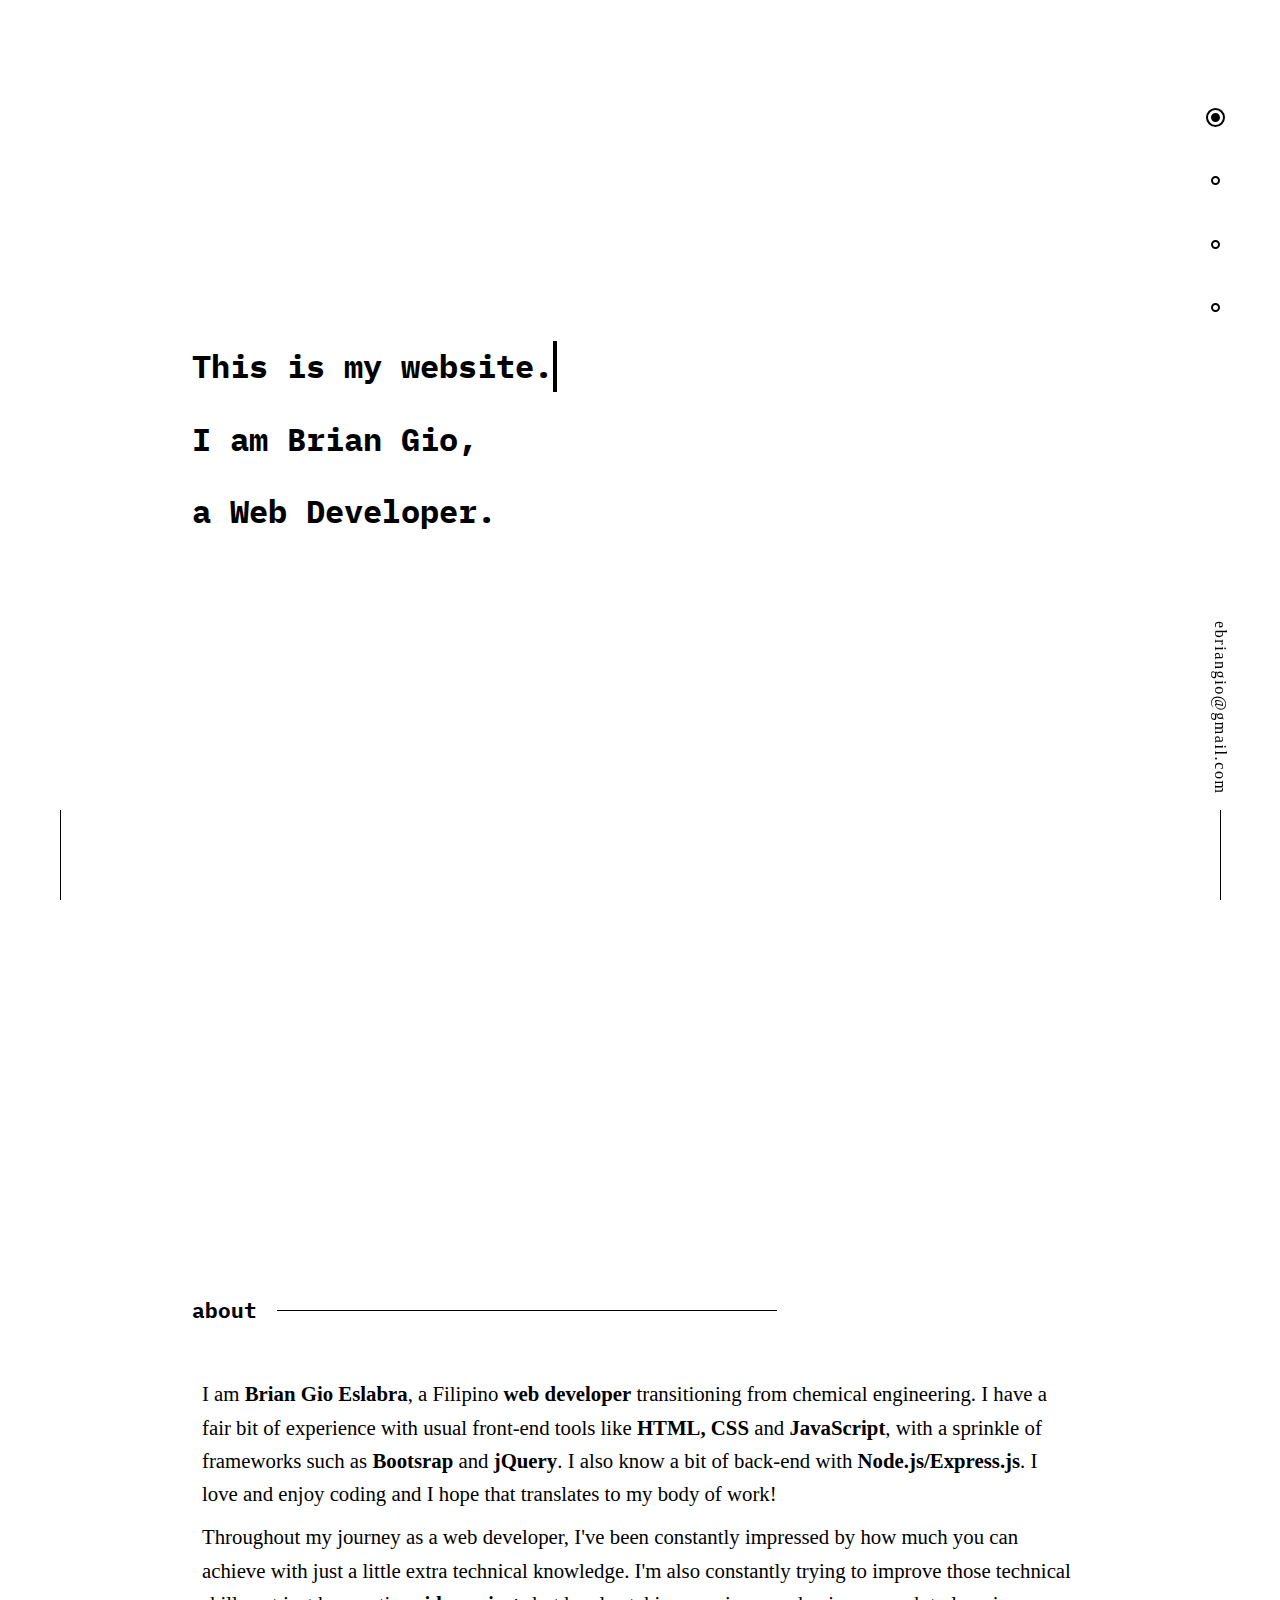
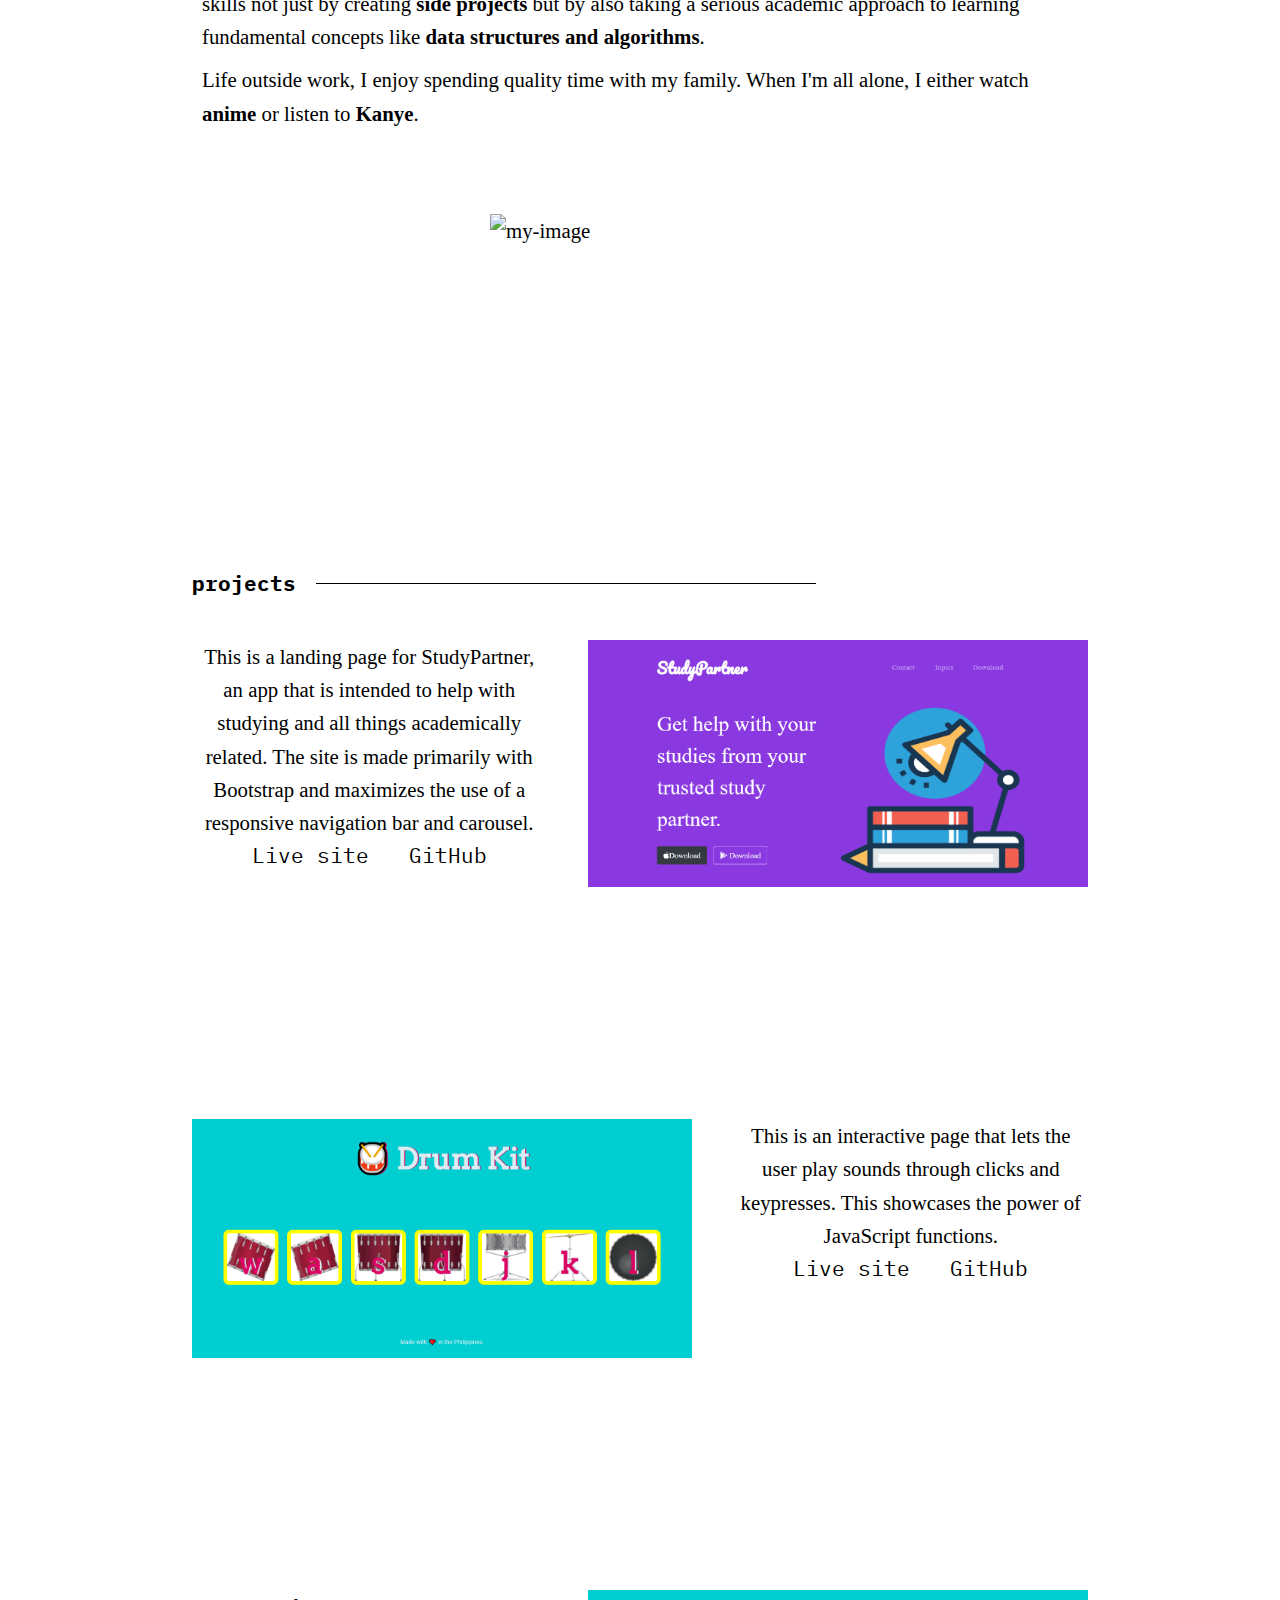
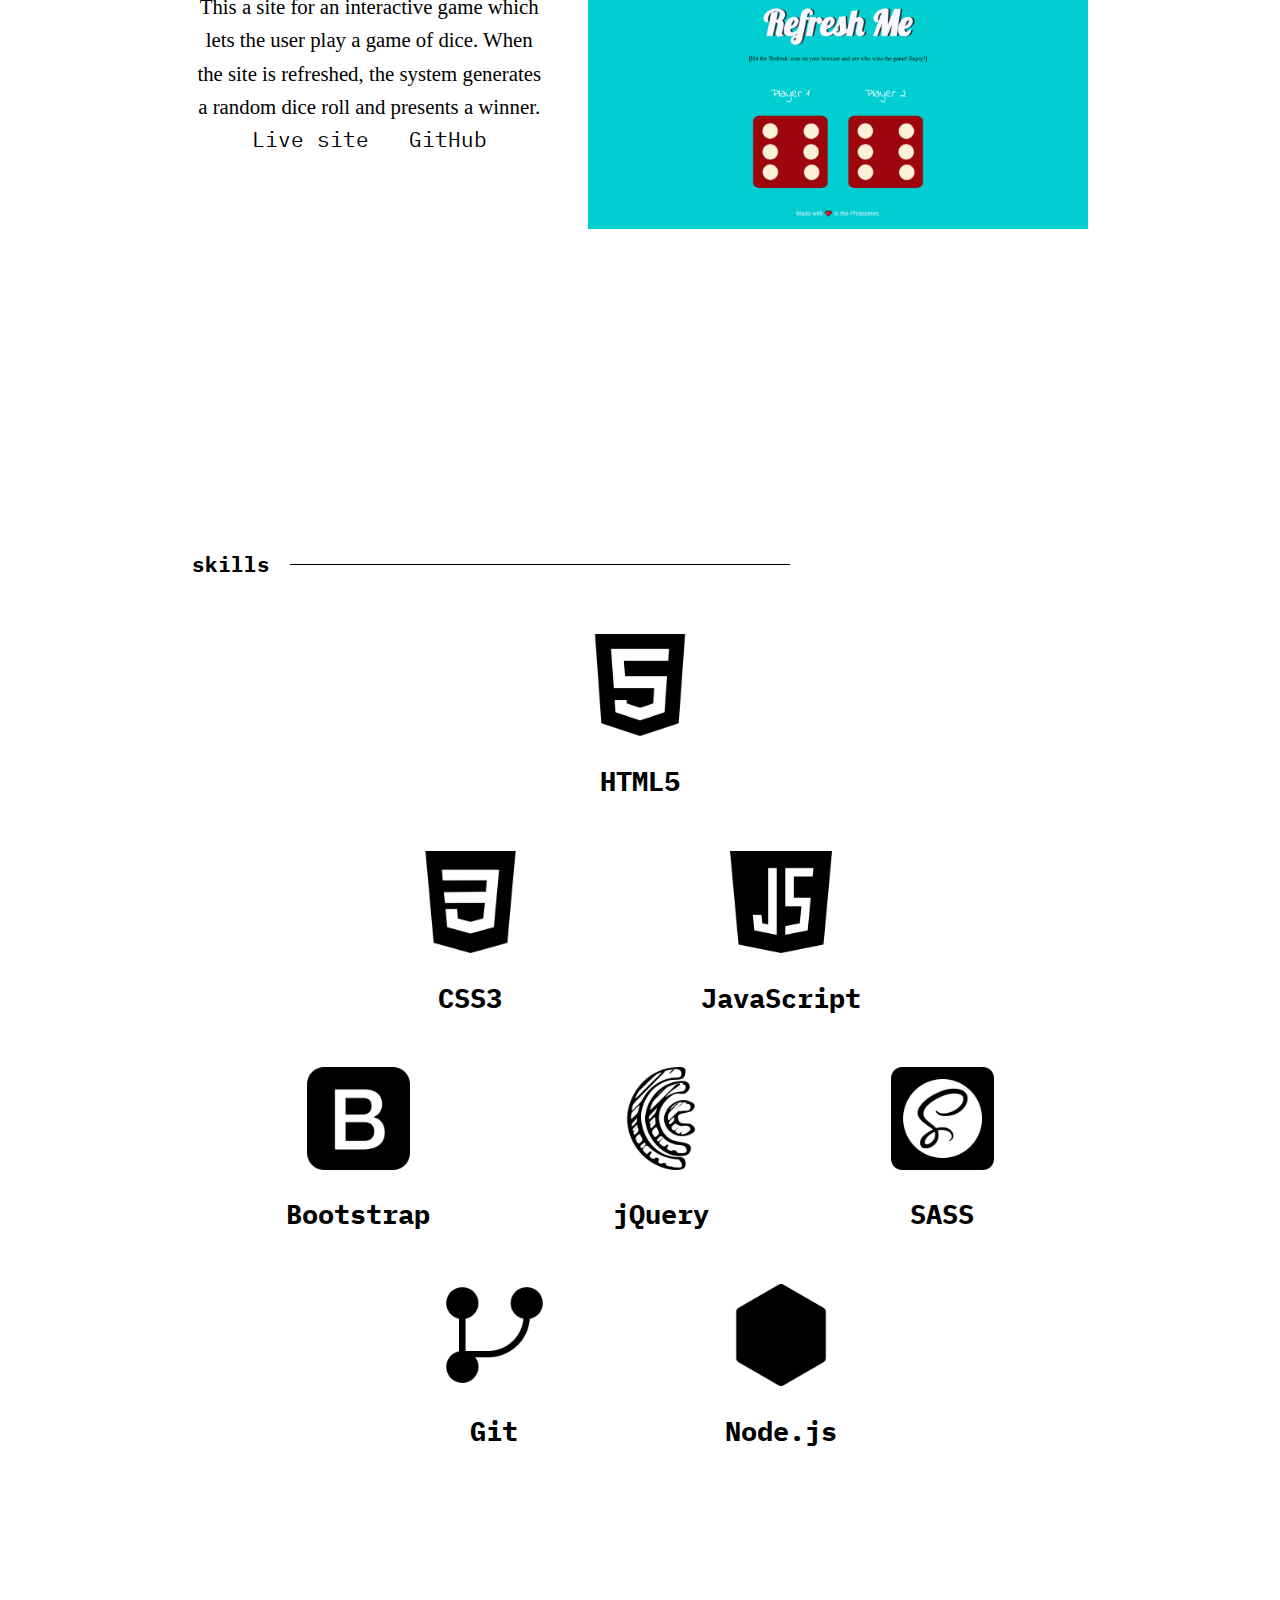
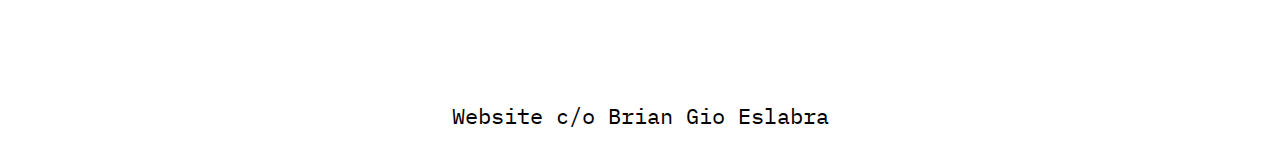
==== index.html @ 1e25e7ec "removed index.html testing" ====
<!DOCTYPE html>
<html lang="en" dir="ltr">

<head>
  <meta charset="utf-8">
  <meta name="viewport" content="width=device-width, initial-scale=1.0">

  <title>Brian Gio Eslabra</title>

  <!-- Favicon -->
  <link rel="icon" href="images/favicon.ico">

  <!-- Google Fonts -->
  <link rel="preconnect" href="https://fonts.googleapis.com">
  <link rel="preconnect" href="https://fonts.gstatic.com" crossorigin>
  <link href="https://fonts.googleapis.com/css2?family=Gentium+Book+Basic&family=IBM+Plex+Mono&display=swap" rel="stylesheet">

  <!-- Font Awesome -->
  <script src="https://kit.fontawesome.com/e826bc0572.js" crossorigin="anonymous"></script>

  <!-- CSS -->
  <link rel="stylesheet" href="css/styles.css">
</head>

<body>
  <header>
    <nav class="navbar-alt">
      <a class="active" href="#home">home</a>
      <a href="#about">about</a>
      <a href="#projects">projects</a>
      <a href="#skills">skills</a>
    </nav>
  </header>

  <main>
    <nav class="navbar">
      <ul>
        <li>
          <a href="#home" class="dot active" data-scroll="home">
            <span>home</span>
          </a>
        </li>
        <li>
          <a href="#about" class="dot" data-scroll="about">
            <span>about</span>
          </a>
        </li>
        <li>
          <a href="#projects" class="dot" data-scroll="projects">
            <span>projects</span>
          </a>
        </li>
        <li>
          <a href="#skills" class="dot" data-scroll="skills">
            <span>skills</span>
          </a>
        </li>
        <li>
      </ul>
    </nav>

    <section class="section home" id="home">
      <div class="intro-container">
        <h1 class="type-in">This is my website.</h1>
        <h1>I am Brian Gio,</h1>
        <h1>a Web Developer.</h1>
      </div>
    </section>

    <section class="section about" id="about">
      <div class="header-container">
        <h2 class="heading-text">about</h2>
      </div>
      <div class="about-container">
        <div class="paragraph-container">
          <p>
            I am <strong>Brian Gio Eslabra</strong>,
            a Filipino <strong>web developer</strong> transitioning from chemical engineering. I have a fair bit of experience with usual front-end tools like <strong>HTML, CSS</strong> and <strong>JavaScript</strong>, with a sprinkle of
            frameworks such as <strong>Bootsrap</strong> and <strong>jQuery</strong>. I also know a bit of back-end with <strong>Node.js/Express.js</strong>.
            I love and enjoy coding and I hope that translates to my body of work!
          </p>
          <p>
            Throughout my journey as a web developer, I've been constantly impressed by how much you can achieve with just a little extra technical knowledge.
            I'm also constantly trying to improve those technical skills not just by creating <strong>side projects</strong> but by also taking a serious academic approach to learning fundamental concepts like
            <strong>data structures and algorithms</strong>.
          </p>
          <p>
            Life outside work, I enjoy spending quality time with my family. When I'm all alone, I either watch <strong>anime</strong> or listen to <strong>Kanye</strong>.
          </p>
        </div>
        <div class="image-container">
          <div class="title-container talk">
            <a class="contact-link" href="mailto:ebriangio@gmail.com">
              <p class="type-in">Let's talk!</p>
            </a>
          </div>
          <div class="image-caption-container">
            <img class="my-image" src="images/myimage.jpg" alt="my-image">
            <div class="title-container">
              <p class="caption type-in">
                This is my photo.
              </p>
            </div>
          </div>
        </div>
      </div>
    </section>

    <section class="section projects" id="projects">
      <div class="header-container">
        <h2 class="heading-text">projects</h2>
      </div>
      <div class="projects-container">
        <div class="project-num">
          <div class="project-about">
            <div class="project-about-main">
              <p>
                This is a landing page for StudyPartner, an app that
                is intended to help with studying and all things academically related.
                The site is made primarily with Bootstrap and maximizes the use of a responsive navigation bar
                and carousel.
              </p>
            </div>
            <div class="project-about-links">
              <a href="#" target="_blank">Live site</a>
              <a href="#" target="_blank">GitHub</a>
            </div>
          </div>
          <div class="project-visual">
            <div class="project-image-container">
              <img class="project-image" src="images/studypartner.png" alt="studypartner image">
              <div class="title-container">
                <p class="caption type-in"><strong>StudyPartner</strong> c/o Brian Eslabra</p>
              </div>
            </div>
          </div>
        </div>
        <div class="project-num reverse">
          <div class="project-visual">
            <img class="project-image" src="images/drumkit.png" alt="drum kit image">
            <div class="title-container">
              <p class="caption type-in"><strong>Drum Kit</strong> c/o Brian Eslabra</p>
            </div>
          </div>
          <div class="project-about">
            <div class="project-about-main">
              <p>
                This is an interactive page that lets the user
                play sounds through clicks and keypresses. This showcases the
                power of JavaScript functions.
              </p>
            </div>
            <div class="project-about-links">
              <a href="projects/drumkit/" target="_blank">Live site</a>
              <a href="#" target="_blank">GitHub</a>
            </div>
          </div>
        </div>
        <div class="projects-container">
          <div class="project-num">
            <div class="project-about">
              <div class="project-about-main">
                <p>
                  This a site for an interactive game which lets the user
                  play a game of dice. When the site is refreshed, the
                  system generates a random dice roll and presents a winner.
                  </thead>
                </p>
              </div>
              <div class="project-about-links">
                <a href="#" target="_blank">Live site</a>
                <a href="#" target="_blank">GitHub</a>
              </div>
            </div>
            <div class="project-visual">
              <img class="project-image" src="images/dicee.png" alt="dicee image">
              <div class="title-container">
                <p class="caption type-in"><strong>Dicee</strong> c/o Brian Eslabra</p>
              </div>
            </div>
          </div>
        </div>
    </section>

    <section class="section skills" id="skills">
      <div class="header-container">
        <h2 class="heading-text">skills</h2>
      </div>
      <div class="skills-container">
        <div class="skills-with-caption">
          <img class="skills-logo" src="images/html.png" alt="skills logo">
          <h2 class="skills-title">HTML5</h2>
        </div>
      </div>
      <div class="skills-container">
        <div class="skills-with-caption">
          <img class="skills-logo" src="images/css-3.png" alt="skills logo">
          <h2 class="skills-title">CSS3</h2>
        </div>
        <div class="skills-with-caption">
          <img class="skills-logo" src="images/java-script.png" alt="skills logo">
          <h2 class="skills-title">JavaScript</h2>
        </div>
      </div>
      <div class="skills-container">
        <div class="skills-with-caption">
          <img class="skills-logo" src="images/bootstrap.png" alt="skills logo">
          <h2 class="skills-title">Bootstrap</h2>
        </div>
        <div class="skills-with-caption">
          <img class="skills-logo" src="images/jquery-sketch-symbol.png" alt="skills logo">
          <h2 class="skills-title">jQuery</h2>
        </div>
        <div class="skills-with-caption">
          <img class="skills-logo" src="images/sass.png" alt="skills logo">
          <h2 class="skills-title">SASS</h2>
        </div>
      </div>
      <div class="skills-container">
        <div class="skills-with-caption">
          <img class="skills-logo" src="images/git.png" alt="skills logo">
          <h2 class="skills-title">Git</h2>
        </div>
        <div class="skills-with-caption">
          <img class="skills-logo" src="images/node-js.png" alt="skills logo">
          <h2 class="skills-title">Node.js</h2>
        </div>
      </div>
      <div class="skills-alt-container">
        <table>
          <tr>
            <td>
              <ul class="skills-ul">
                <li>
                  <h2 class="skills-alt-title">HTML5</h2>
                </li>
                <li>
                  <h2 class="skills-alt-title">CSS3</h2>
                </li>
                <li>
                  <h2 class="skills-alt-title">JavaScript</h2>
                </li>
                <li>
                  <h2 class="skills-alt-title">Bootstrap</h2>
                </li>
              </ul>
            </td>
            <td>
              <ul>
                <li>
                  <h2 class="skills-alt-title">jQuery</h2>
                </li>
                <li>
                  <h2 class="skills-alt-title">SASS</h2>
                </li>
                <li>
                  <h2 class="skills-alt-title">Git</h2>
                </li>
                <li>
                  <h2 class="skills-alt-title">Node.js</h2>
                </li>
              </ul>
            </td>
          </tr>
        </table>
      </div>
    </section>
  </main>

  <footer>
    <div class="footer-links-container">
      <ul>
        <li>
          <a href="#"><i class="fa-brands fa-lg fa-github"></a></i>
        </li>
        <li>
          <a href="#"><i class="fa-brands fa-lg fa-linkedin-in"></i></a>
        </li>
        <li>
          <a href="#" target="_blank"><i class="fa-brands fa-lg fa-facebook-f"></i></a>
        </li>
      </ul>
    </div>
    <div class="name-container">
      <a href="#">
        <p>
          Website c/o Brian Gio Eslabra
        </p>
      </a>
    </div>
  </footer>

  <div class="socials-container">
    <ul class="socials">
      <li>
        <a target="_blank" href="#"><i class="fa-brands fa-lg fa-github"></a></i>
      </li>
      <li>
        <a target="_blank" href="#"><i class="fa-brands fa-lg fa-linkedin-in"></i></a>
      </li>
      <li>
        <a target="_blank" href="#"><i class="fa-brands fa-lg fa-facebook-f"></i></a>
      </li>
    </ul>
  </div>

  <div class="email-big-container">
    <div class="email-container">
      <a href="mailto:ebriangio@gmail.com">ebriangio@gmail.com</a>
    </div>
  </div>

  <!-- jQuery -->
  <script src="https://cdnjs.cloudflare.com/ajax/libs/jquery/3.5.1/jquery.min.js" charset="utf-8"></script>

  <!-- External JavaScript -->
  <script src="index.js" charset="utf-8"></script>
</body>

</html>
---- css/styles.css ----
:root {
  --clr-primary: #000000;
  --clr-bg: #ffffff;
  --ff-text: 'Gentium Book Basic', serif;
  --ff-heading: 'IBM Plex Mono', monospace;
  --fs-title-bg: 2rem;
  --fs-heading-bg: 1.7rem;
  --fs-text-bg: 1.3rem;
  --fs-title-sm: 1.8rem;
  --fs-heading-sm: 1.4rem;
  --fs-text-sm: 1.125rem;
}

html,
body {
  margin: 0;
  padding: 0;
}

html {
  scroll-behavior: smooth;
}

body {
  overflow-x: hidden;
  line-height: 1.6;
  font-family: var(--ff-text);
  font-size: var(--fs-text-bg);
}

body::-webkit-scrollbar {
  width: 0.5rem;
}

body::-webkit-scrollbar-track {
  background: var(--clr-bg);
}

body::-webkit-scrollbar-thumb {
  background: var(--clr-primary);
}

a {
  color: var(--clr-primary);
}

a:link {
  text-decoration: none;
}

a[target="_blank"] {
  cursor: ne-resize;
}

h1 {
  font-family: var(--ff-heading);
  font-size: var(--fs-title-bg);
}

h2,
span {
  font-family: var(--ff-heading);
  font-size: var(--fs-heading-bg);
}

p {
  margin: 0;
  padding: 0;
}

/* Navigation */
.navbar {
  position: fixed;
  top: 25%;
  right: 30px;
  transform: translateY(-50%);
  z-index: 10;
}

.navbar ul {
  list-style: none;
  padding: 0;
  margin: 0;
}

.navbar ul li {
  width: 200px;
  position: relative;
  text-align: right;
}

.navbar ul li .dot {
  color: var(--clr-bg);
  display: block;
  padding: 5px 0;
}

.navbar ul li .dot span {
  font-size: var(--fs-text-bg);
  display: inline-block;
  background: var(--clr-primary);
  letter-spacing: 1px;
  padding: 10px 25px;
  margin-right: 50px;
  border-radius: 3px;
  transform: translateX(30px);
  opacity: 0;
}

.navbar ul li:hover .dot span {
  transform: translateX(0);
  opacity: 1;
}

.navbar ul li .dot span::before {
  content: '';
  position: absolute;
  top: 30%;
  right: 0;
  transform: translate(7px, -50%);
  border-left: 7px solid var(--clr-primary);
  border-top: 7px solid transparent;
  border-bottom: 7px solid transparent;
  display: block;
}

.navbar ul li .dot::before,
.navbar ul li .dot::after {
  content: '';
  position: absolute;
  top: 30%;
  border-radius: 50%;
  display: block;
  transition: 200ms ease-out;
}

.navbar ul li .dot::before {
  height: 5px;
  width: 5px;
  border: 2px solid var(--clr-primary);
  right: 30px;
  transform: translateY(-50%);
}

.navbar ul li .dot::after {
  height: 15px;
  width: 15px;
  border: 2px solid var(--clr-primary);
  right: 25px;
  transform: translateY(-50%) scale(0);
}

.navbar ul li .dot.active::before,
.navbar ul li:hover .dot::before {
  border-color: var(--clr-primary);
  background: var(--clr-primary);
}

.navbar ul li .dot.active::after,
.navbar ul li:hover .dot::after {
  transform: translateY(-50%) scale(1);
}

/* Navigation Alternate */
header {
  display: none;
  position: fixed;
  top: 0;
  left: 0;
  right: 0;
  background: var(--clr-bg);
  padding: 25px;
  text-align: center;
  z-index: 1000;
}

header nav a {
  padding: 10px 10px;
  color: var(--clr-primary);
  font-size: var(--fs-text-sm);
  font-family: var(--ff-heading);
}

header nav a:hover,
header nav a.active {
  font-weight: bold;
  text-decoration: underline;
}

@media (max-width: 768px) {
  header {
    display: block;
  }

  .navbar {
    display: none;
  }
}

/* Main Section */
.section {
  padding: 10% 15%;
  max-width: 900px;
}

.section:last-of-type {
  margin-bottom: 50px;
}

.heading-text {
  display: flex;
  -webkit-box-align: center;
  align-items: center;
  position: relative;
  margin: 10px 0px 40px;
  width: 100%;
  font-size: var(--fs-text-bg);
  white-space: nowrap;
}

.heading-text::after {
  content: "";
  display: block;
  position: relative;
  top: 0;
  width: 500px;
  height: 1px;
  margin-left: 20px;
  background-color: var(--clr-primary);
}

@media (max-width: 980px) {
  .section {
    padding: 5% 7%;
  }

  body,
  .navbar ul li .dot span,
  .heading-text {
    font-size: var(--fs-text-sm);
  }

  h2,
  span {
    font-size: var(--fs-heading-sm);
  }

  h1 {
    font-size: var(--fs-title-sm);
  }
}

/* Home Section */
.home {
  display: flex;
  -webkit-box-pack: center;
  justify-content: center;
  -webkit-box-align: center;
  flex-direction: column;
  flex-wrap: wrap;
  align-items: flex-start;
  min-height: 100vh;
}

.intro-container {
  position: relative;
  bottom: 10vw;
}

/* About Me */
.about-container {
  display: flex;
  flex-wrap: wrap;
  gap: 1em;
}

.about-container > * {
  flex: 1 1 50%;
}

.paragraph-container p {
  margin: 10px;
}

.contact-link {
  font-family: var(--ff-heading);
}

.contact-link:hover {
  font-weight: bold;
}

.my-image {
  display: block;
  height: auto;
  max-width: 300px;
  margin: 0 auto;
}

.caption {
  font-family: var(--ff-heading);
  margin: 0;
}

/* Projects Section */
.project-num {
  display: flex;
  gap: 2em;
  margin-bottom: 20%;
}

.project-num:last-of-type {
  margin-bottom: 0;
}

.project-about {
  position: relative;
  display: block;
  max-width: 500px;
  margin: 0 auto;
}

.project-image {
  display: block;
  max-width: 500px;
  margin: 0 auto;
}

.title-container {
  position: relative;
  display: block;
  width: fit-content;
  margin: 10px auto;
}

.title-container.talk {
  margin: 10px;
}

@media (max-width: 980px) {
  .project-num {
    flex-wrap: wrap-reverse;
  }

  .project-num.reverse {
    flex-wrap: wrap;
  }

  .project-visual {
    display: block;
    margin: 0 auto;
  }

  .project-image {
    max-width: 80%;
  }
}

.project-visual p {
  text-align: right;
}

.project-about-main p {
  text-align: center;
}

.project-about-links {
  position: relative;
  display: flex;
  justify-content: center;
  align-items: center;
}

.project-about-links a {
  font-family: var(--ff-heading);
  margin: 0 20px;
}

.project-about-links a:hover {
  font-weight: bold;
}

/* Skills Section */
.skills-container {
  display: flex;
  justify-content: center;
}

.skills-with-caption {
  display: flex;
  flex-direction: column;
  align-items: center;
  margin: 1vw 7vw;
}

.skills-logo {
  max-width: 8vw;
}

.skills-title {
  text-align: center;
}

.skills-alt-container {
  display: none;
  max-width: fit-content;
  margin: 20px auto 0;
}

.skills-alt-container li h2 {
  margin: 0;
  font-size: var(--fs-text-sm);
}

.skills-ul {
  padding: 0;
}

@media (max-width: 980px) {
  .skills-alt-container {
    display: block;
  }

  .skills-title {
    display: none;
  }
}

/* Footer Section */
footer {
  display: flex;
  -webkit-box-pack: center;
  justify-content: center;
  -webkit-box-align: center;
  align-items: center;
  flex-direction: column;
  height: auto;
  min-height: 70px;
  padding: 15px;
  text-align: center;
}

.footer-links-container {
  display: none;
}

.footer-links-container ul {
  display: flex;
  -webkit-box-pack: justify;
  justify-content: space-around;
  -webkit-box-align: center;
  align-items: center;
  padding: 0px;
  margin: 0px;
  list-style: none;
}

.footer-links-container ul li a {
  padding: 10px;
}

.name-container {
  font-family: var(--ff-heading);
  font-size: var(--fs-heading-sm);
}

.name-container a {
  padding: 10px;
  display: inline-block;
  text-decoration: none;
  text-decoration-skip-ink: auto;
  color: inherit;
  position: relative;
}

@media (max-width: 768px) {
  .email-big-container,
  .socials-container {
    display: none;
  }

  .footer-links-container {
    display: block;
    width: 100%;
    max-width: 250px;
    margin: 0px auto 10px;
  }
}

/* Sidebars */
.socials-container {
  display: block;
  width: 40px;
  position: fixed;
  bottom: 0;
  left: 40px;
  right: auto;
  z-index: 10;
}

.socials {
  display: flex;
  align-items: center;
  -webkit-box-align: center;
  flex-direction: column;
  list-style: none;
  margin: 0;
  padding: 0;
}

.socials::after {
  content: "";
  display: block;
  width: 1px;
  height: 90px;
  margin: 0 auto;
  background: var(--clr-primary);
}

.socials li {
  display: list-item;
}

.socials li a {
  padding: 10px;
  display: inline-block;
  text-decoration: none;
  text-decoration-skip-ink: auto;
  color: inherit;
  position: relative;
}

.socials li a:hover {
  text-decoration: overline;
}

.email-big-container {
  display: block;
  width: 40px;
  position: fixed;
  bottom: 0px;
  left: auto;
  right: 40px;
  z-index: 10;
}

.email-container {
  display: flex;
  flex-direction: column;
  -webkit-box-align: center;
  align-items: center;
  position: relative;
}

.email-container::after {
  content: "";
  display: block;
  width: 1px;
  height: 90px;
  margin: 0px auto;
  background: var(--clr-primary);
}

.email-container a {
  font-size: 1rem;
  margin: 10px auto;
  padding: 5px;
  letter-spacing: 0.1em;
  -webkit-writing-mode: vertical-rl;
  writing-mode: vertical-rl;
  display: inline-block;
  text-decoration: none;
  text-decoration-skip-ink: auto;
  color: inherit;
  position: relative;
}

/* Typewriter Animation */
.type-in {
  opacity: 0;
}

.typewriter {
  opacity: 1;
  overflow: hidden;
  /* Ensures the content is not revealed until the animation */
  border-right: 0.15em solid var(--clr-primary);
  /* The typwriter cursor */
  white-space: nowrap;
  /* Keeps the content on a single line */
  margin: 0 auto;
  /* Gives that scrolling effect as the typing happens */
  animation:
    typing 1.5s steps(20, end),
    blink-caret .75s step-end infinite;
}

/* The typing effect */
@keyframes typing {
  from {
    width: 0;
  }

  to {
    width: 100%;
  }
}

/* The typewriter cursor effect */
@keyframes blink-caret {
  from, to {
    border-color: transparent;
  }

  50% {
    border-color: var(--clr-primary);
  }
}
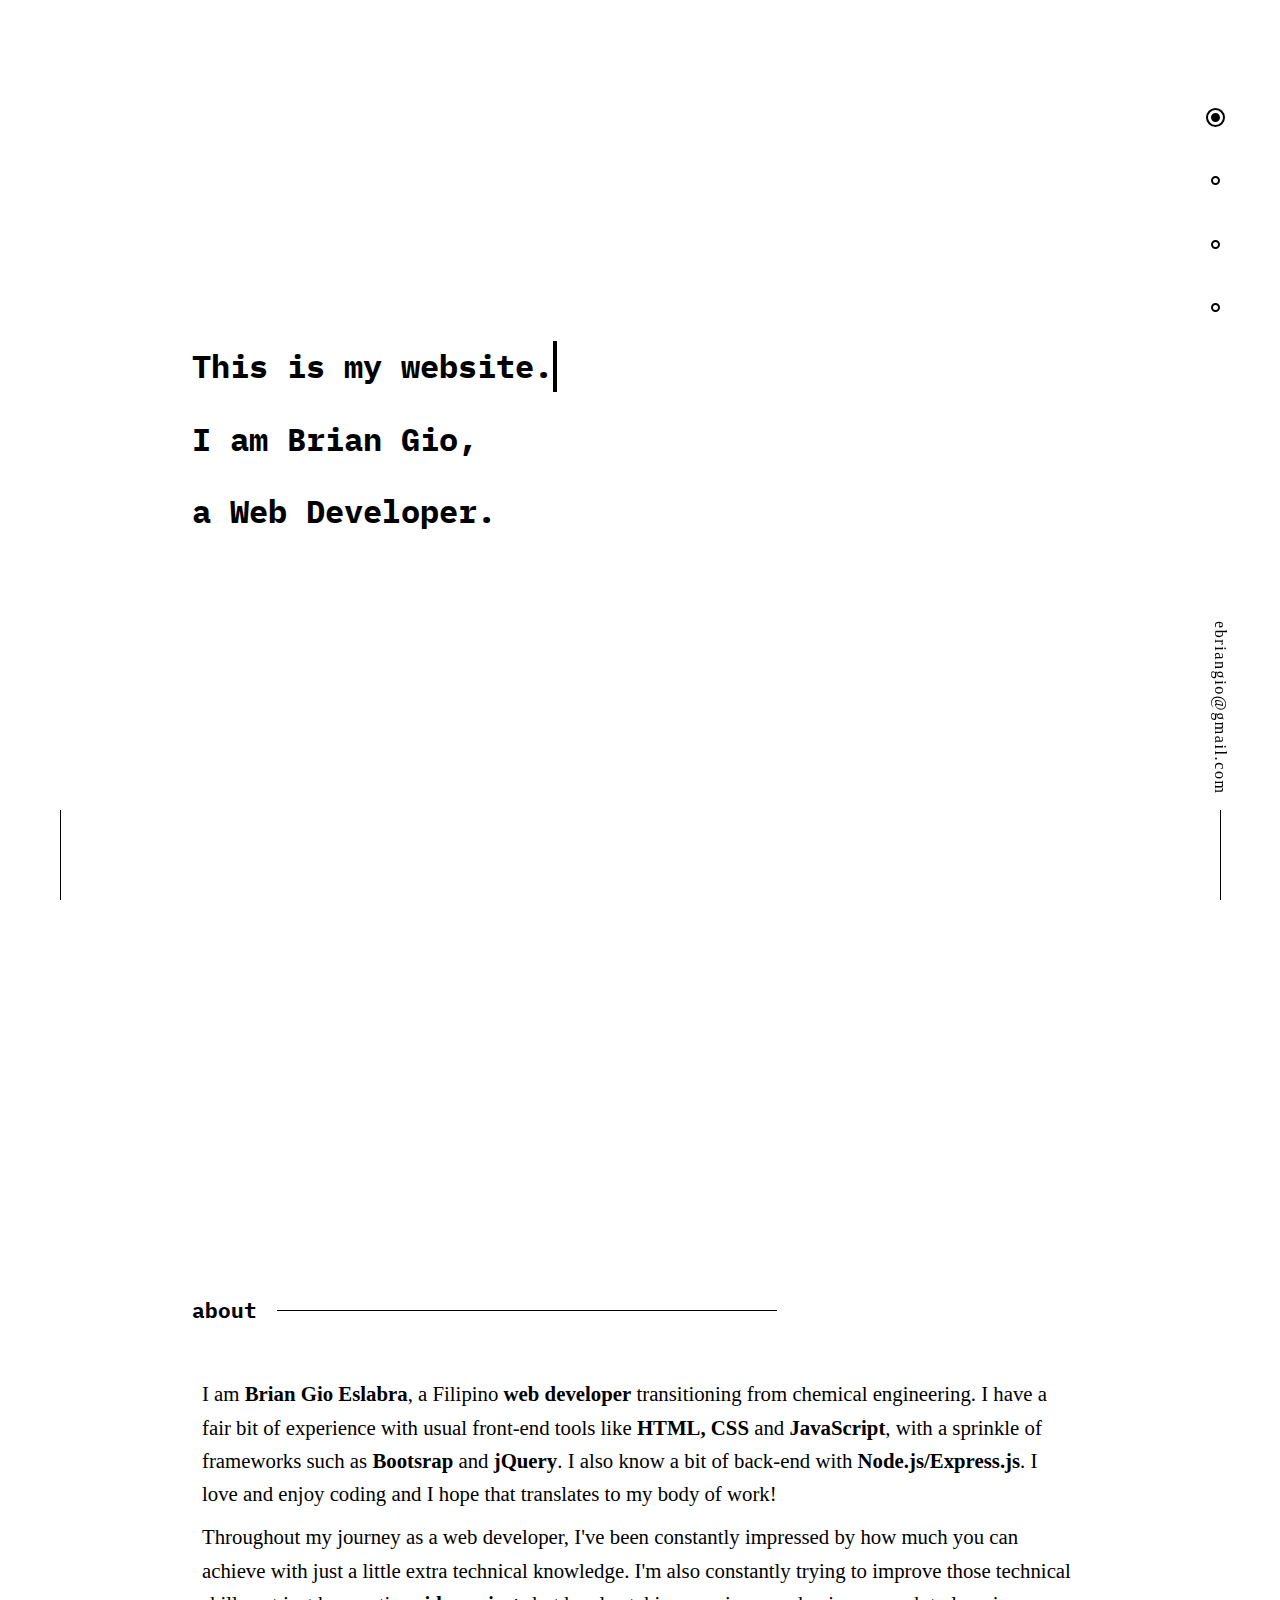
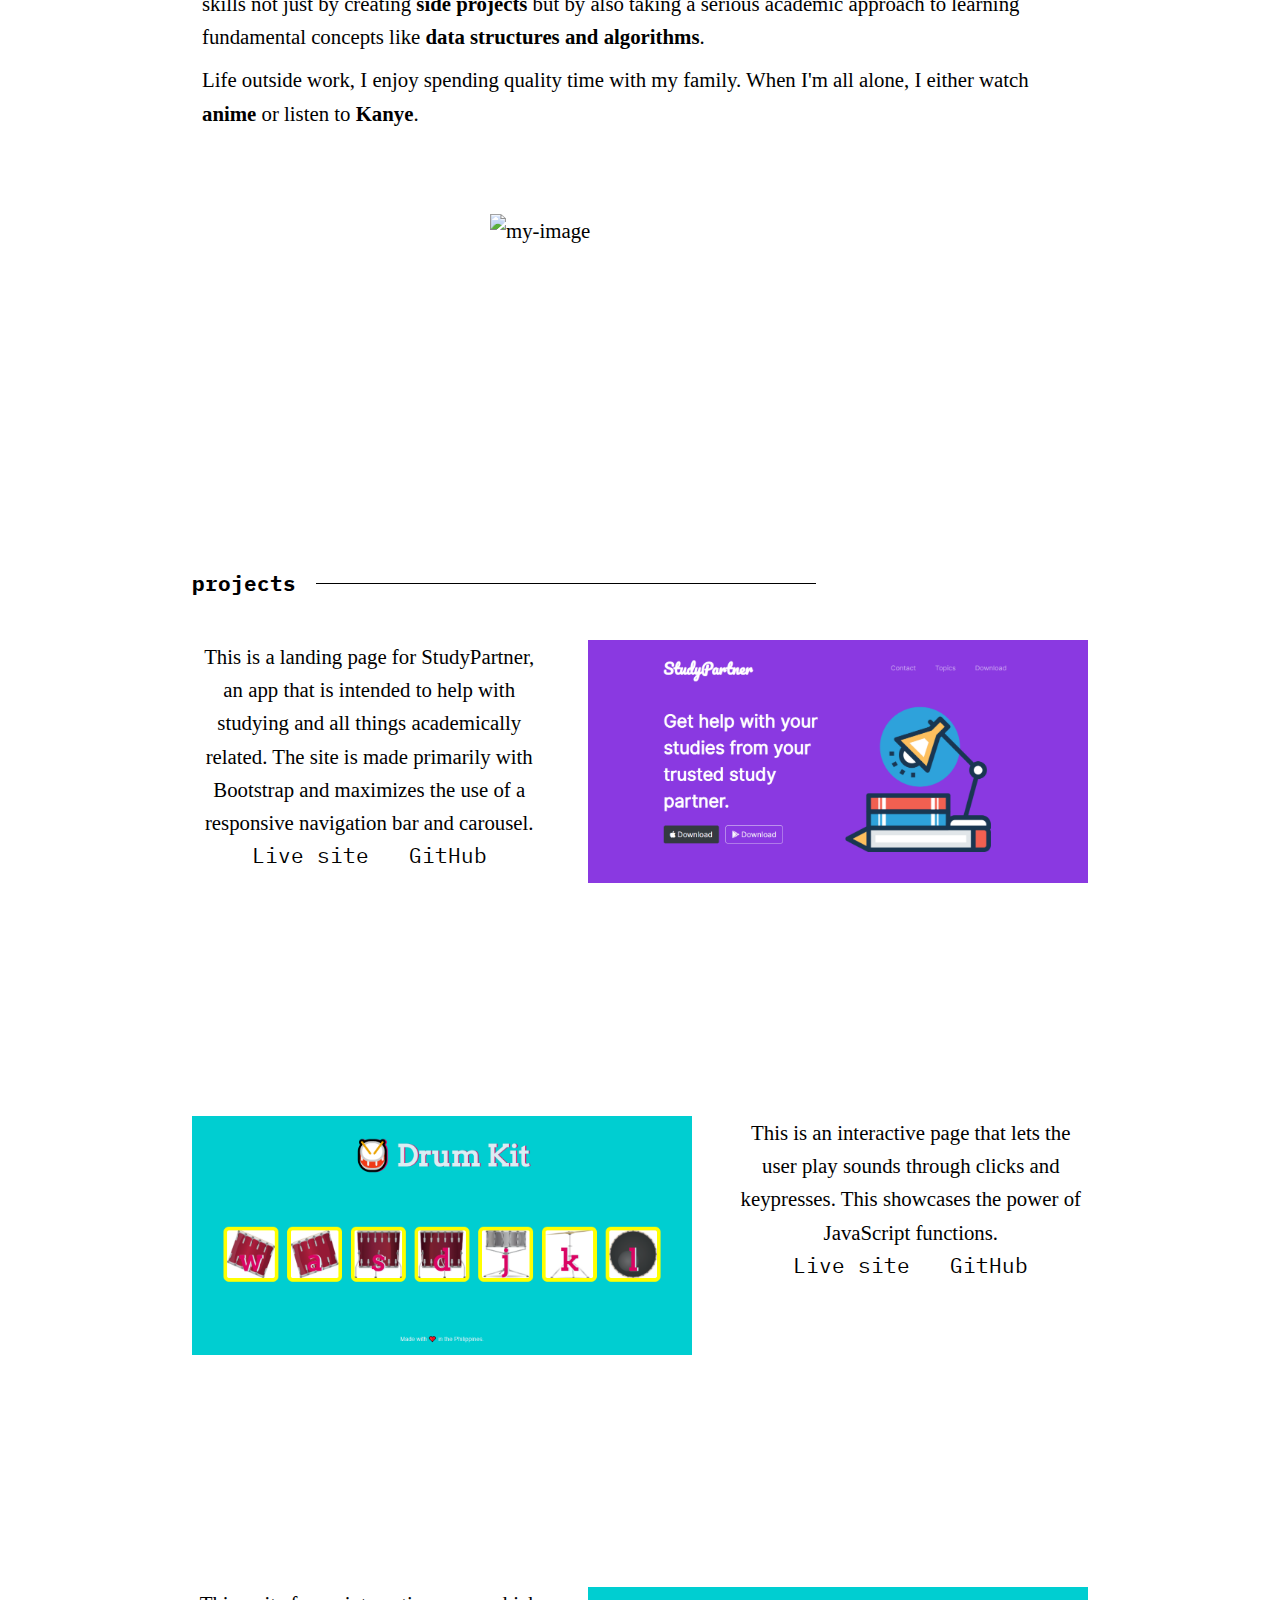
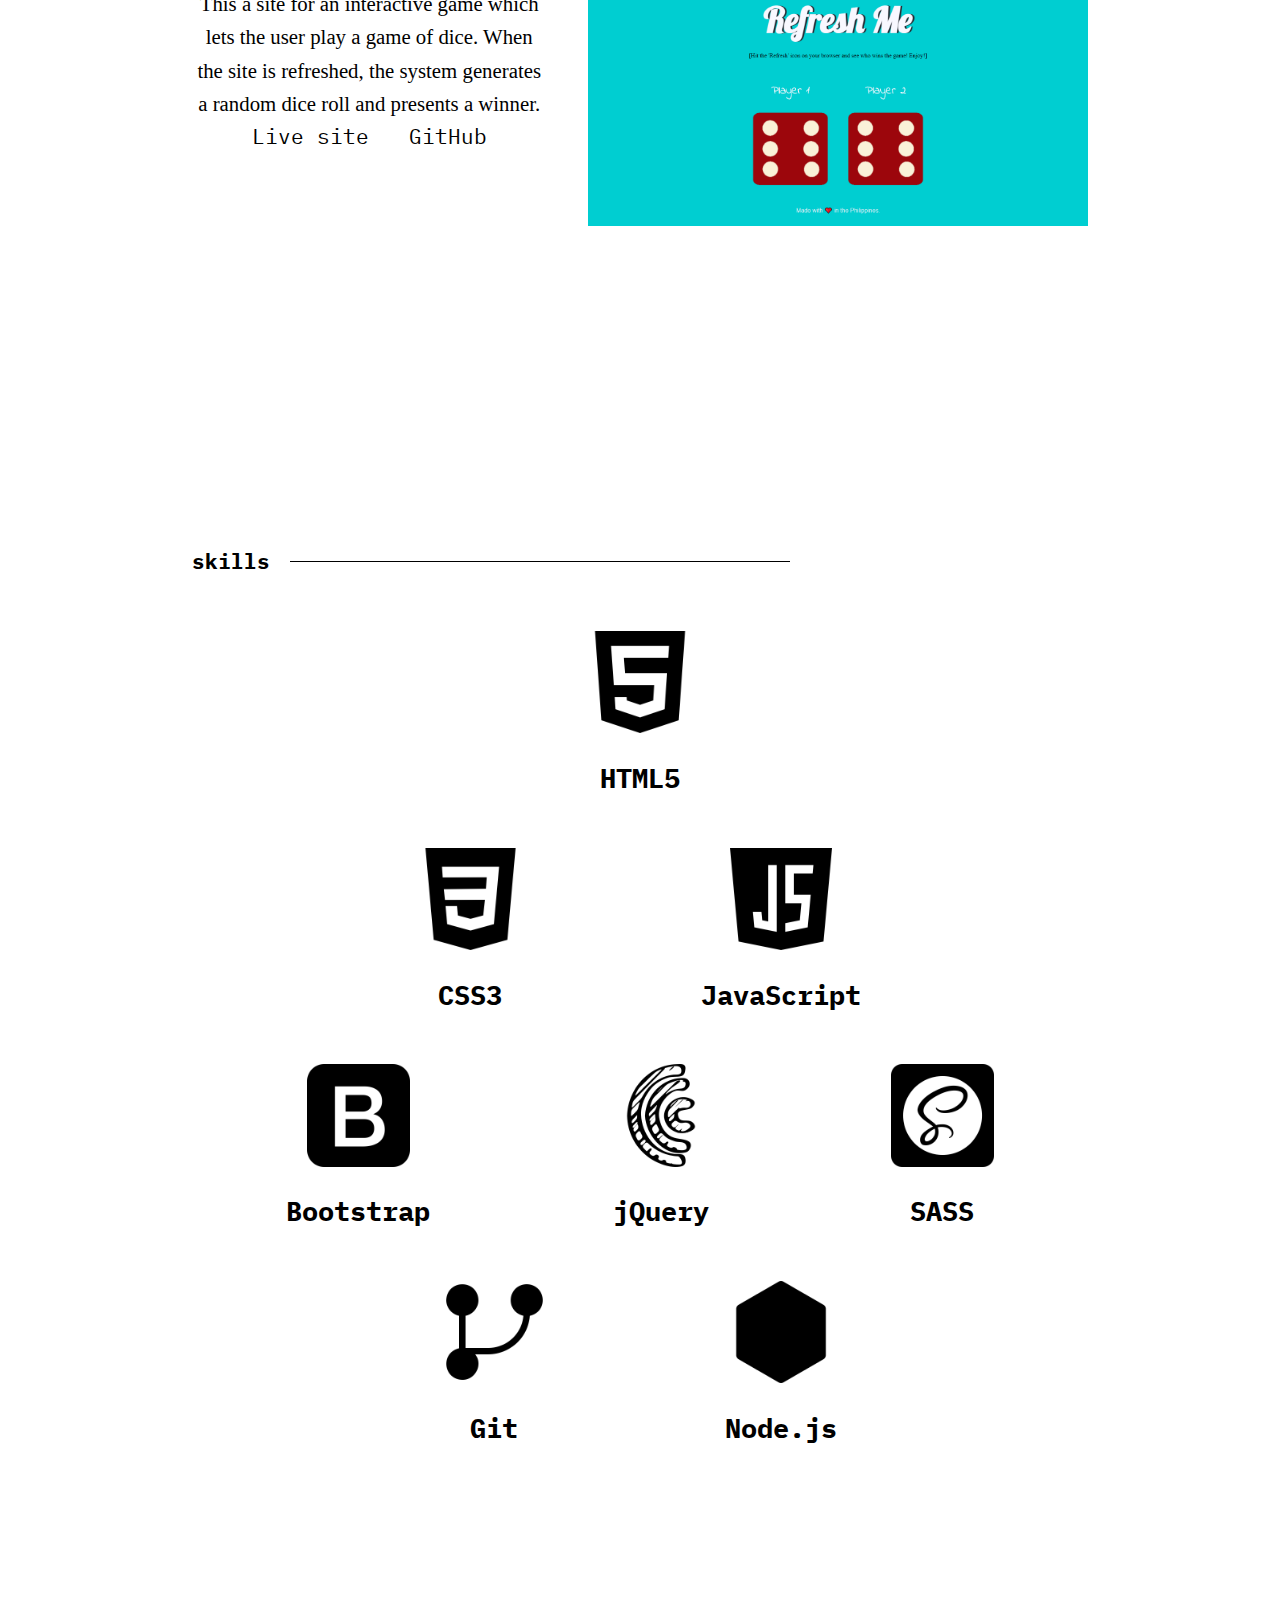
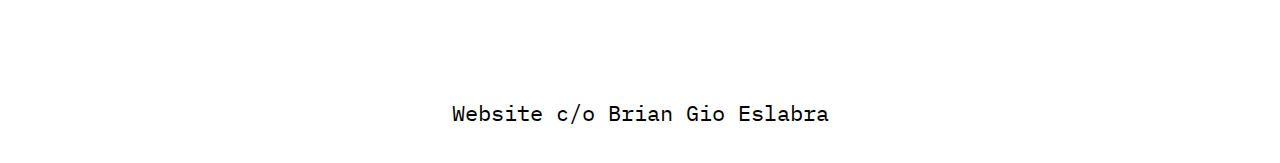
==== commit db9574b9: "added website photos and moved projects to project folder" ====
--- a/index.html
+++ b/index.html
@@ -122,7 +122,7 @@
               </p>
             </div>
             <div class="project-about-links">
-              <a href="#" target="_blank">Live site</a>
+              <a href="projects/studypartner/" target="_blank">Live site</a>
               <a href="#" target="_blank">GitHub</a>
             </div>
           </div>
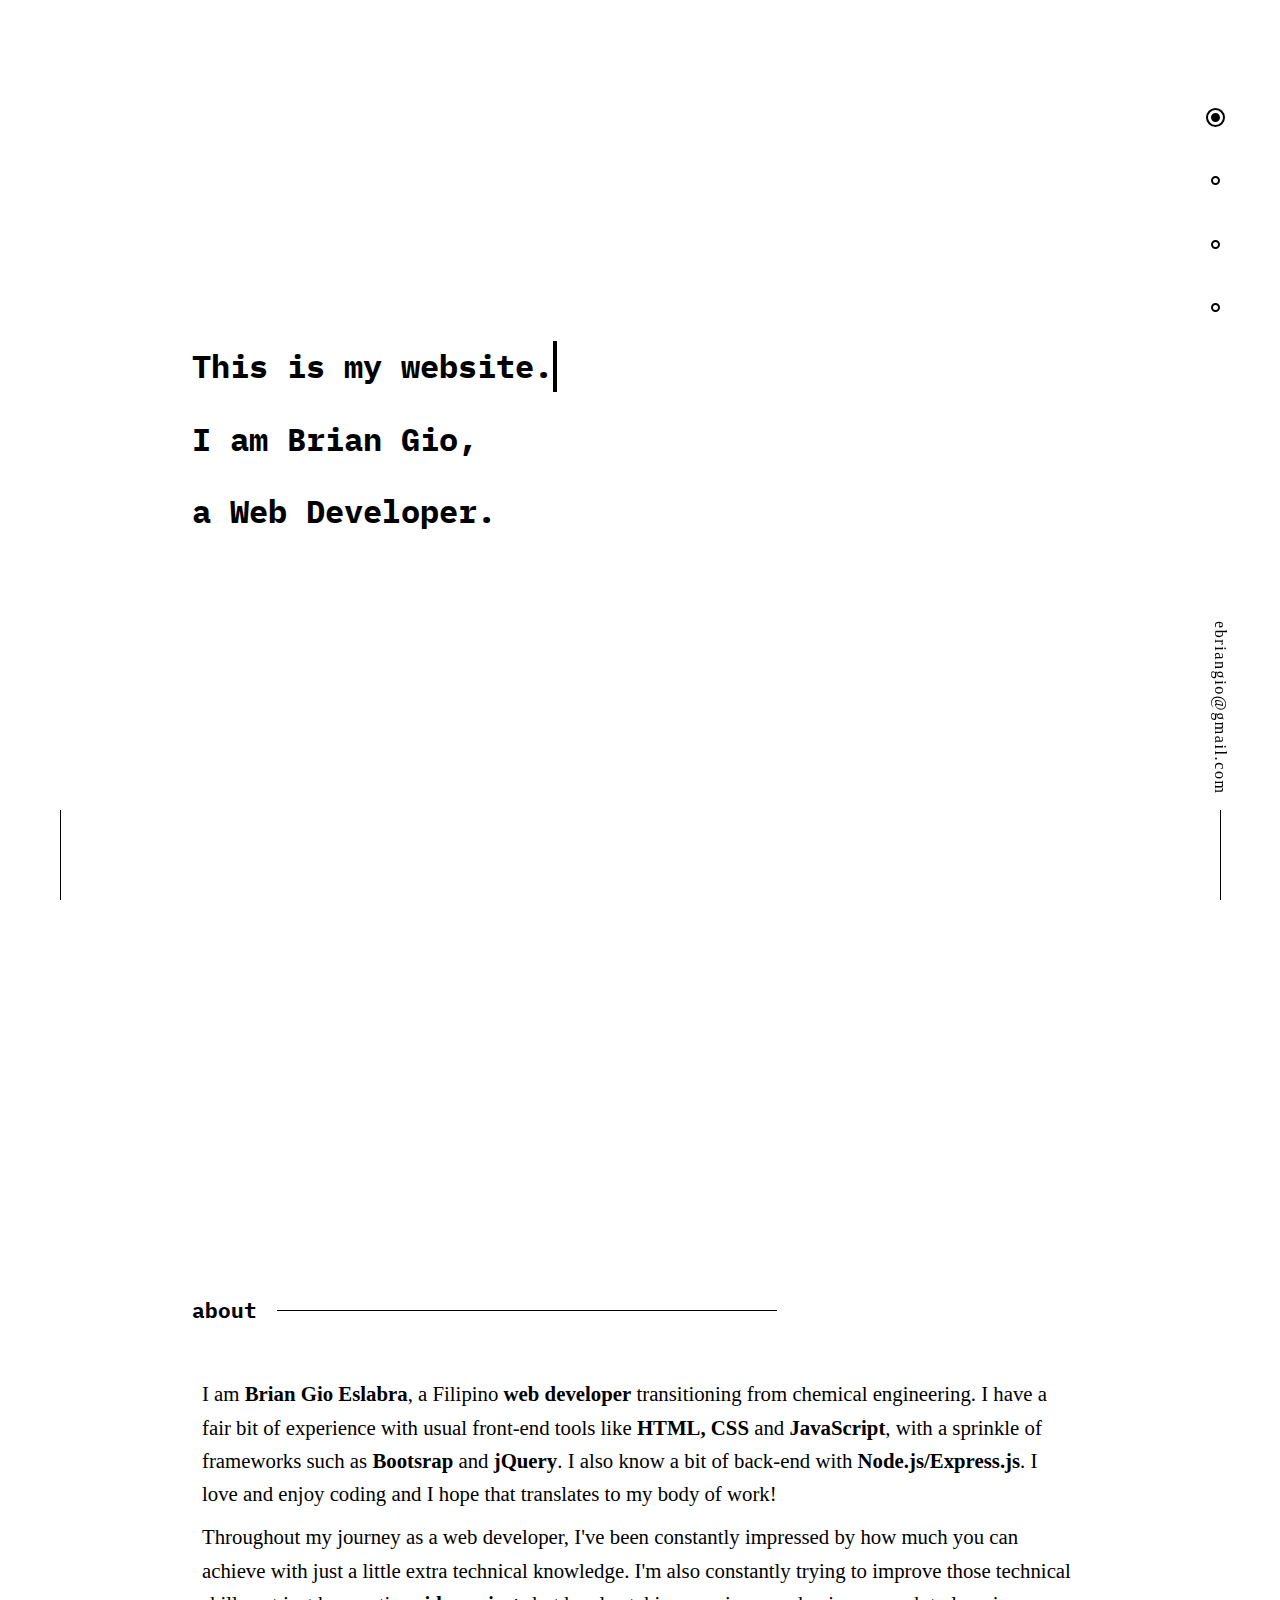
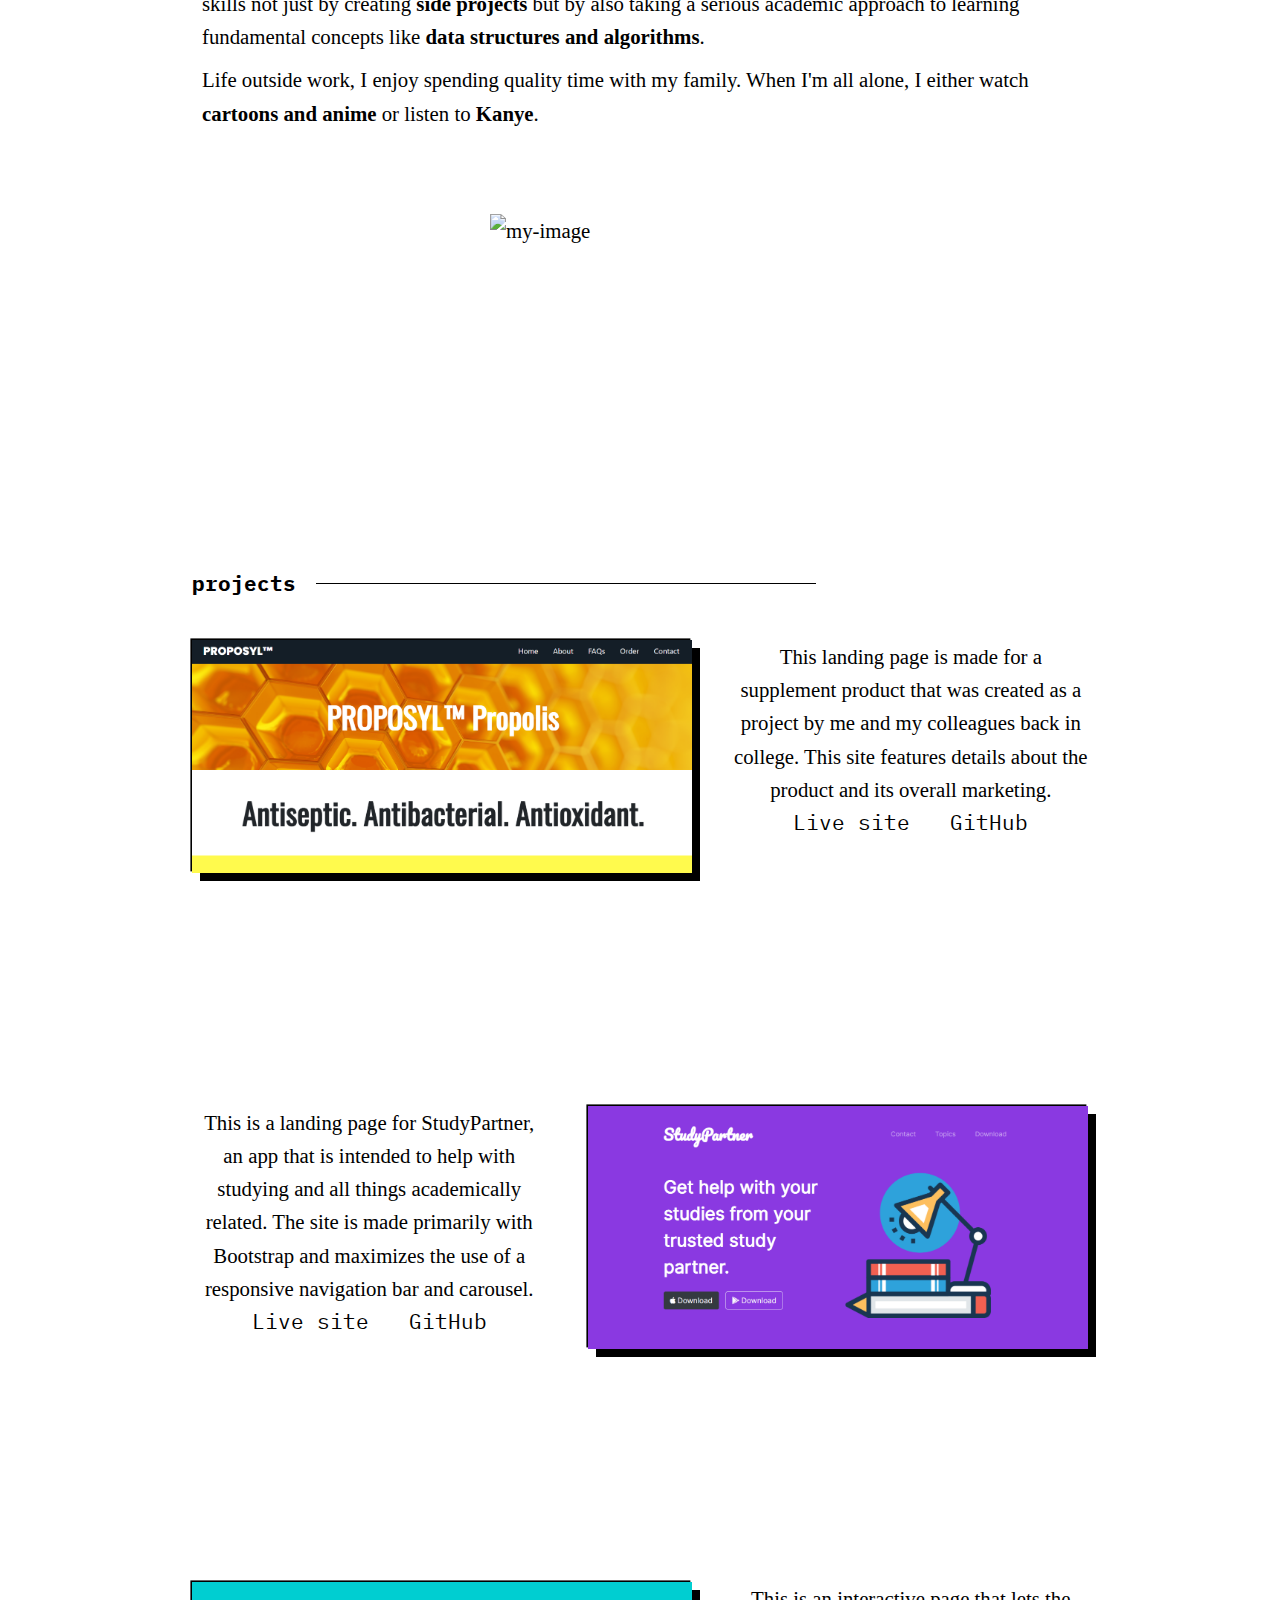
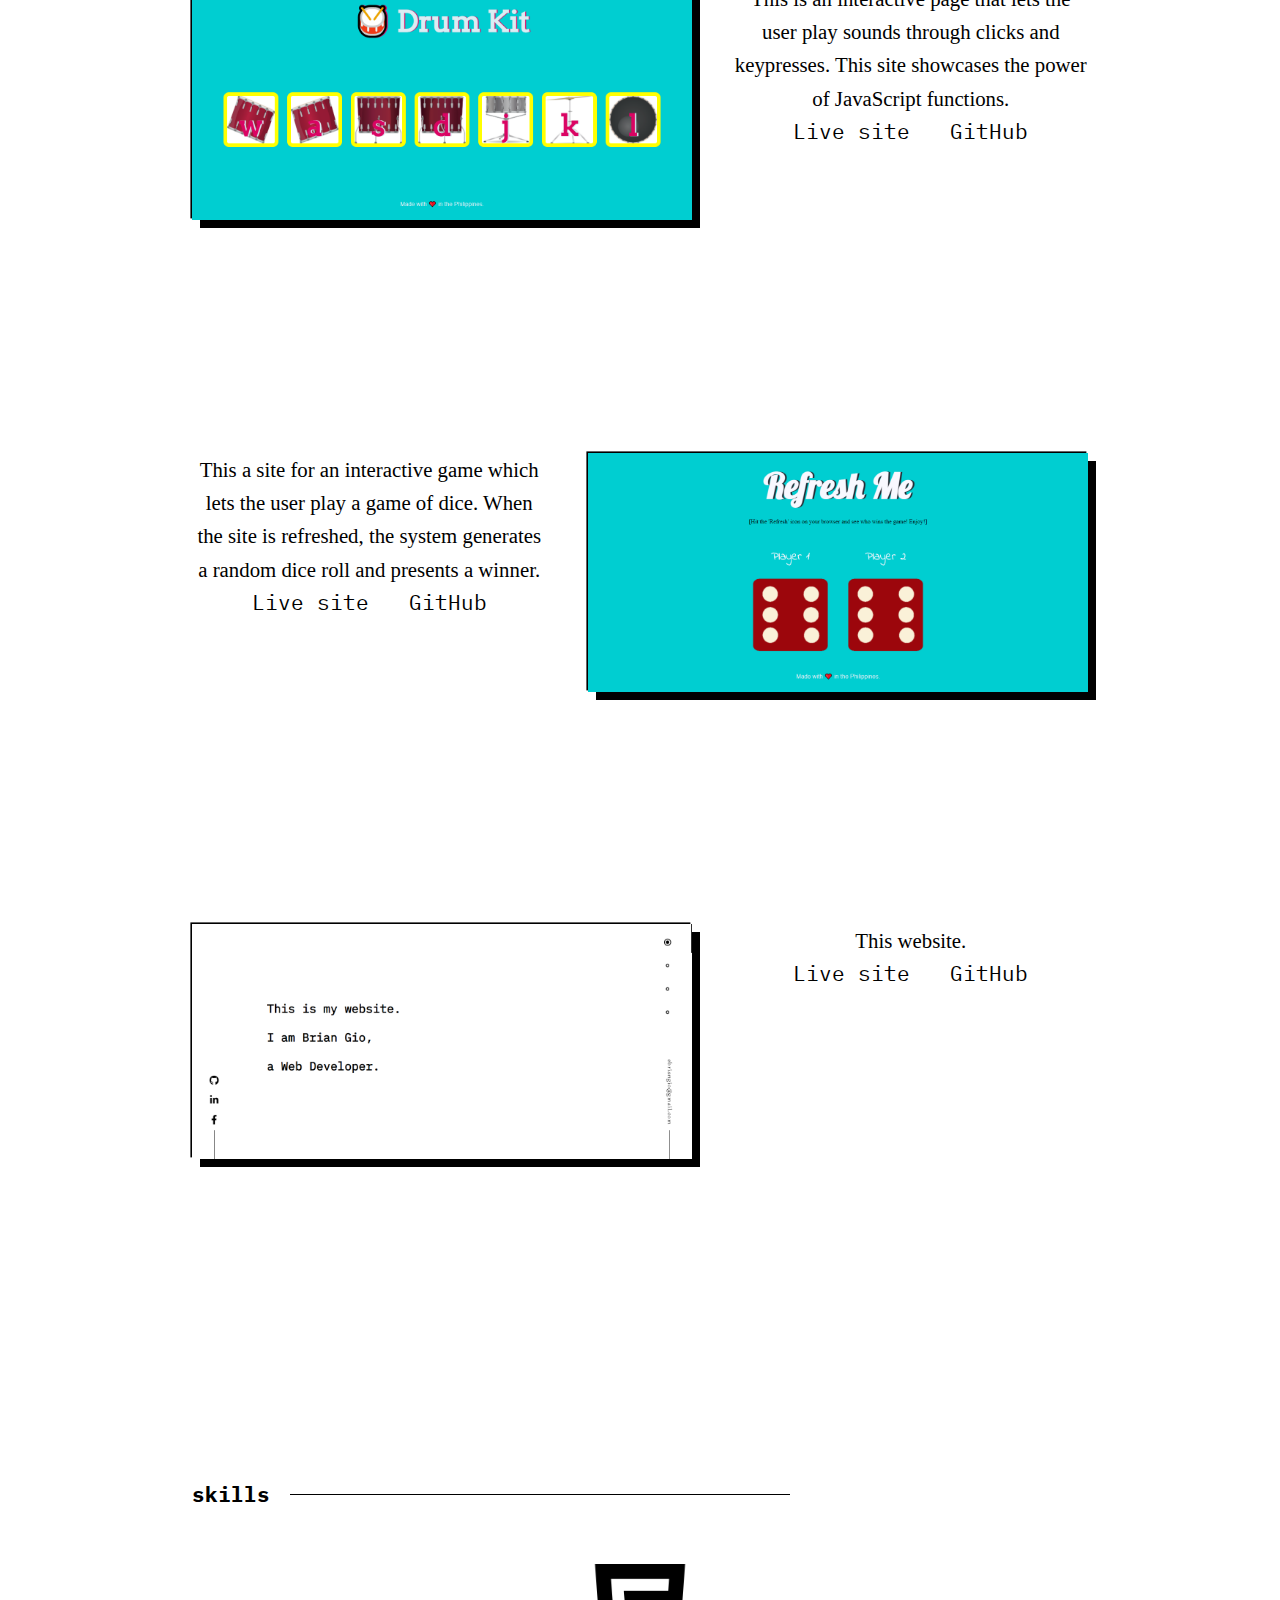
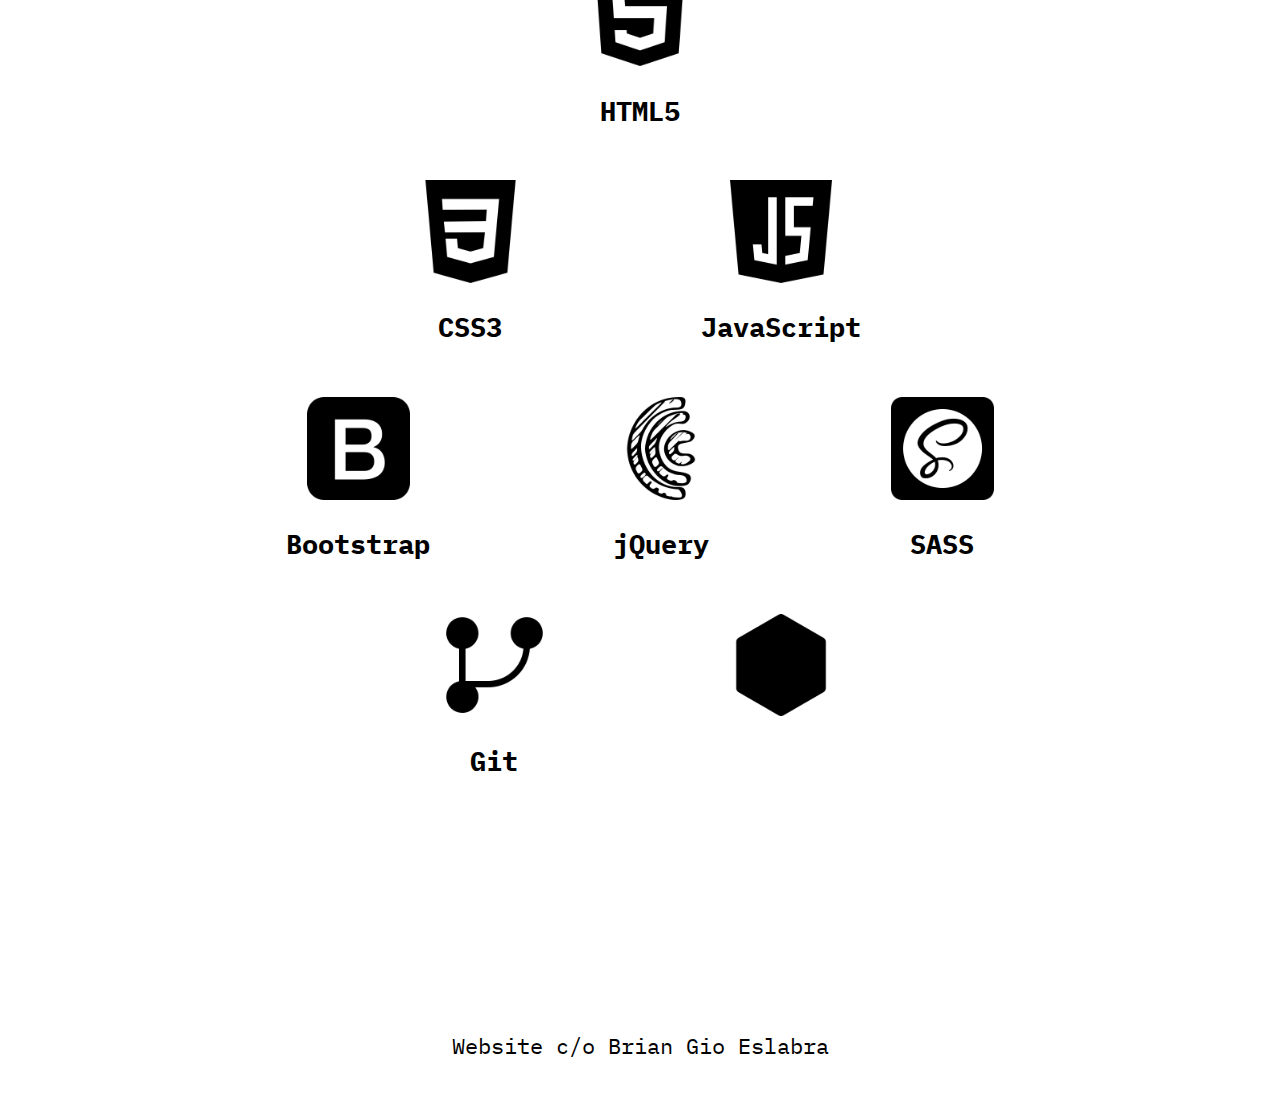
==== commit c27c6f65: "Added proposyl and portfolio website" ====
--- a/index.html
+++ b/index.html
@@ -85,7 +85,7 @@
             <strong>data structures and algorithms</strong>.
           </p>
           <p>
-            Life outside work, I enjoy spending quality time with my family. When I'm all alone, I either watch <strong>anime</strong> or listen to <strong>Kanye</strong>.
+            Life outside work, I enjoy spending quality time with my family. When I'm all alone, I either watch <strong>cartoons and anime</strong> or listen to <strong>Kanye</strong>.
           </p>
         </div>
         <div class="image-container">
@@ -111,6 +111,28 @@
         <h2 class="heading-text">projects</h2>
       </div>
       <div class="projects-container">
+        <div class="project-num reverse">
+          <div class="project-visual">
+            <img class="project-image" src="images/proposyl.png" alt="proposyl image">
+            <div class="title-container">
+              <p class="caption type-in"><strong>PROPOSYL™</strong> c/o Brian Eslabra</p>
+            </div>
+          </div>
+          <div class="project-about">
+            <div class="project-about-main">
+              <p>
+                This landing page is made for a supplement product that was created
+                as a project by me and my colleagues back in college. This site features
+                details about the product and its overall marketing.
+              </p>
+            </div>
+            <div class="project-about-links">
+              <a href="projects/proposyl/" target="_blank">Live site</a>
+              <a href="https://github.com/BrianGioEslabra/proposyl" target="_blank">GitHub</a>
+            </div>
+          </div>
+        </div>
+
         <div class="project-num">
           <div class="project-about">
             <div class="project-about-main">
@@ -123,7 +145,7 @@
             </div>
             <div class="project-about-links">
               <a href="projects/studypartner/" target="_blank">Live site</a>
-              <a href="#" target="_blank">GitHub</a>
+              <a href="https://github.com/BrianGioEslabra/studypartner" target="_blank">GitHub</a>
             </div>
           </div>
           <div class="project-visual">
@@ -135,6 +157,7 @@
             </div>
           </div>
         </div>
+
         <div class="project-num reverse">
           <div class="project-visual">
             <img class="project-image" src="images/drumkit.png" alt="drum kit image">
@@ -146,40 +169,61 @@
             <div class="project-about-main">
               <p>
                 This is an interactive page that lets the user
-                play sounds through clicks and keypresses. This showcases the
+                play sounds through clicks and keypresses. This site showcases the
                 power of JavaScript functions.
               </p>
             </div>
             <div class="project-about-links">
               <a href="projects/drumkit/" target="_blank">Live site</a>
-              <a href="#" target="_blank">GitHub</a>
-            </div>
-          </div>
-        </div>
-        <div class="projects-container">
-          <div class="project-num">
-            <div class="project-about">
-              <div class="project-about-main">
-                <p>
-                  This a site for an interactive game which lets the user
-                  play a game of dice. When the site is refreshed, the
-                  system generates a random dice roll and presents a winner.
-                  </thead>
-                </p>
-              </div>
-              <div class="project-about-links">
-                <a href="#" target="_blank">Live site</a>
-                <a href="#" target="_blank">GitHub</a>
-              </div>
-            </div>
-            <div class="project-visual">
-              <img class="project-image" src="images/dicee.png" alt="dicee image">
-              <div class="title-container">
-                <p class="caption type-in"><strong>Dicee</strong> c/o Brian Eslabra</p>
-              </div>
-            </div>
-          </div>
-        </div>
+              <a href="https://github.com/BrianGioEslabra/drumkit" target="_blank">GitHub</a>
+            </div>
+          </div>
+        </div>
+
+        <div class="project-num">
+          <div class="project-about">
+            <div class="project-about-main">
+              <p>
+                This a site for an interactive game which lets the user
+                play a game of dice. When the site is refreshed, the
+                system generates a random dice roll and presents a winner.
+                </thead>
+              </p>
+            </div>
+            <div class="project-about-links">
+              <a href="projects/diceechallenge/" target="_blank">Live site</a>
+              <a href="https://github.com/BrianGioEslabra/dicee" target="_blank">GitHub</a>
+            </div>
+          </div>
+          <div class="project-visual">
+            <img class="project-image" src="images/dicee.png" alt="dicee image">
+            <div class="title-container">
+              <p class="caption type-in"><strong>Dicee</strong> c/o Brian Eslabra</p>
+            </div>
+          </div>
+        </div>
+
+        <div class="project-num reverse">
+          <div class="project-visual">
+            <img class="project-image" src="images/mywebsite.png" alt="my website image">
+            <div class="title-container">
+              <p class="caption type-in"><strong>Website</strong> c/o Brian Eslabra</p>
+            </div>
+          </div>
+          <div class="project-about">
+            <div class="project-about-main">
+              <p>
+                This website.
+              </p>
+            </div>
+            <div class="project-about-links">
+              <a href="#" target="_blank">Live site</a>
+              <a href="https://github.com/BrianGioEslabra/portfolio" target="_blank">GitHub</a>
+            </div>
+          </div>
+        </div>
+      </div>
+
     </section>
 
     <section class="section skills" id="skills">
@@ -223,7 +267,7 @@
         </div>
         <div class="skills-with-caption">
           <img class="skills-logo" src="images/node-js.png" alt="skills logo">
-          <h2 class="skills-title">Node.js</h2>
+          <h2 class="skills-title type-in">Node.js</h2>
         </div>
       </div>
       <div class="skills-alt-container">
@@ -257,7 +301,7 @@
                   <h2 class="skills-alt-title">Git</h2>
                 </li>
                 <li>
-                  <h2 class="skills-alt-title">Node.js</h2>
+                  <h2 class="skills-alt-title type-in">Node.js</h2>
                 </li>
               </ul>
             </td>
@@ -271,13 +315,13 @@
     <div class="footer-links-container">
       <ul>
         <li>
-          <a href="#"><i class="fa-brands fa-lg fa-github"></a></i>
-        </li>
-        <li>
-          <a href="#"><i class="fa-brands fa-lg fa-linkedin-in"></i></a>
-        </li>
-        <li>
-          <a href="#" target="_blank"><i class="fa-brands fa-lg fa-facebook-f"></i></a>
+          <a href="https://github.com/BrianGioEslabra" target="_blank" title="GitHub"><i class="fa-brands fa-lg fa-github"></i></a>
+        </li>
+        <li>
+          <a href="https://www.linkedin.com/in/brian-gio-eslabra-281523224/" target="_blank" title="LinkedIn"><i class="fa-brands fa-lg fa-linkedin-in" title="LinkedIn"></i></a>
+        </li>
+        <li>
+          <a href="https://www.facebook.com/briangio.eslabra.1" target="_blank" title="Facebook"><i title="Facebook" class="fa-brands fa-lg fa-facebook-f"></i></a>
         </li>
       </ul>
     </div>
@@ -293,13 +337,13 @@
   <div class="socials-container">
     <ul class="socials">
       <li>
-        <a target="_blank" href="#"><i class="fa-brands fa-lg fa-github"></a></i>
+        <a target="_blank" href="https://github.com/BrianGioEslabra" title="GitHub"><i class="fa-brands fa-lg fa-github"></a></i>
       </li>
       <li>
-        <a target="_blank" href="#"><i class="fa-brands fa-lg fa-linkedin-in"></i></a>
+        <a target="_blank" href="https://www.linkedin.com/in/brian-gio-eslabra-281523224/" title="LinkedIn"><i class="fa-brands fa-lg fa-linkedin-in"></i></a>
       </li>
       <li>
-        <a target="_blank" href="#"><i class="fa-brands fa-lg fa-facebook-f"></i></a>
+        <a target="_blank" href="https://www.facebook.com/briangio.eslabra.1" title="Facebook"><i class="fa-brands fa-lg fa-facebook-f"></i></a>
       </li>
     </ul>
   </div>
--- a/css/styles.css
+++ b/css/styles.css
@@ -324,6 +324,7 @@
   display: block;
   max-width: 500px;
   margin: 0 auto;
+  box-shadow: 0.5rem 0.5rem var(--clr-primary), -0.1rem -0.1rem var(--clr-primary);
 }
 
 .title-container {
@@ -473,19 +474,6 @@
   position: relative;
 }
 
-@media (max-width: 768px) {
-  .email-big-container,
-  .socials-container {
-    display: none;
-  }
-
-  .footer-links-container {
-    display: block;
-    width: 100%;
-    max-width: 250px;
-    margin: 0px auto 10px;
-  }
-}
 
 /* Sidebars */
 .socials-container {
@@ -573,6 +561,20 @@
   text-decoration-skip-ink: auto;
   color: inherit;
   position: relative;
+}
+
+@media (max-width: 980px) {
+  .email-big-container,
+  .socials-container {
+    display: none;
+  }
+
+  .footer-links-container {
+    display: block;
+    width: 100%;
+    max-width: 250px;
+    margin: 0px auto 10px;
+  }
 }
 
 /* Typewriter Animation */
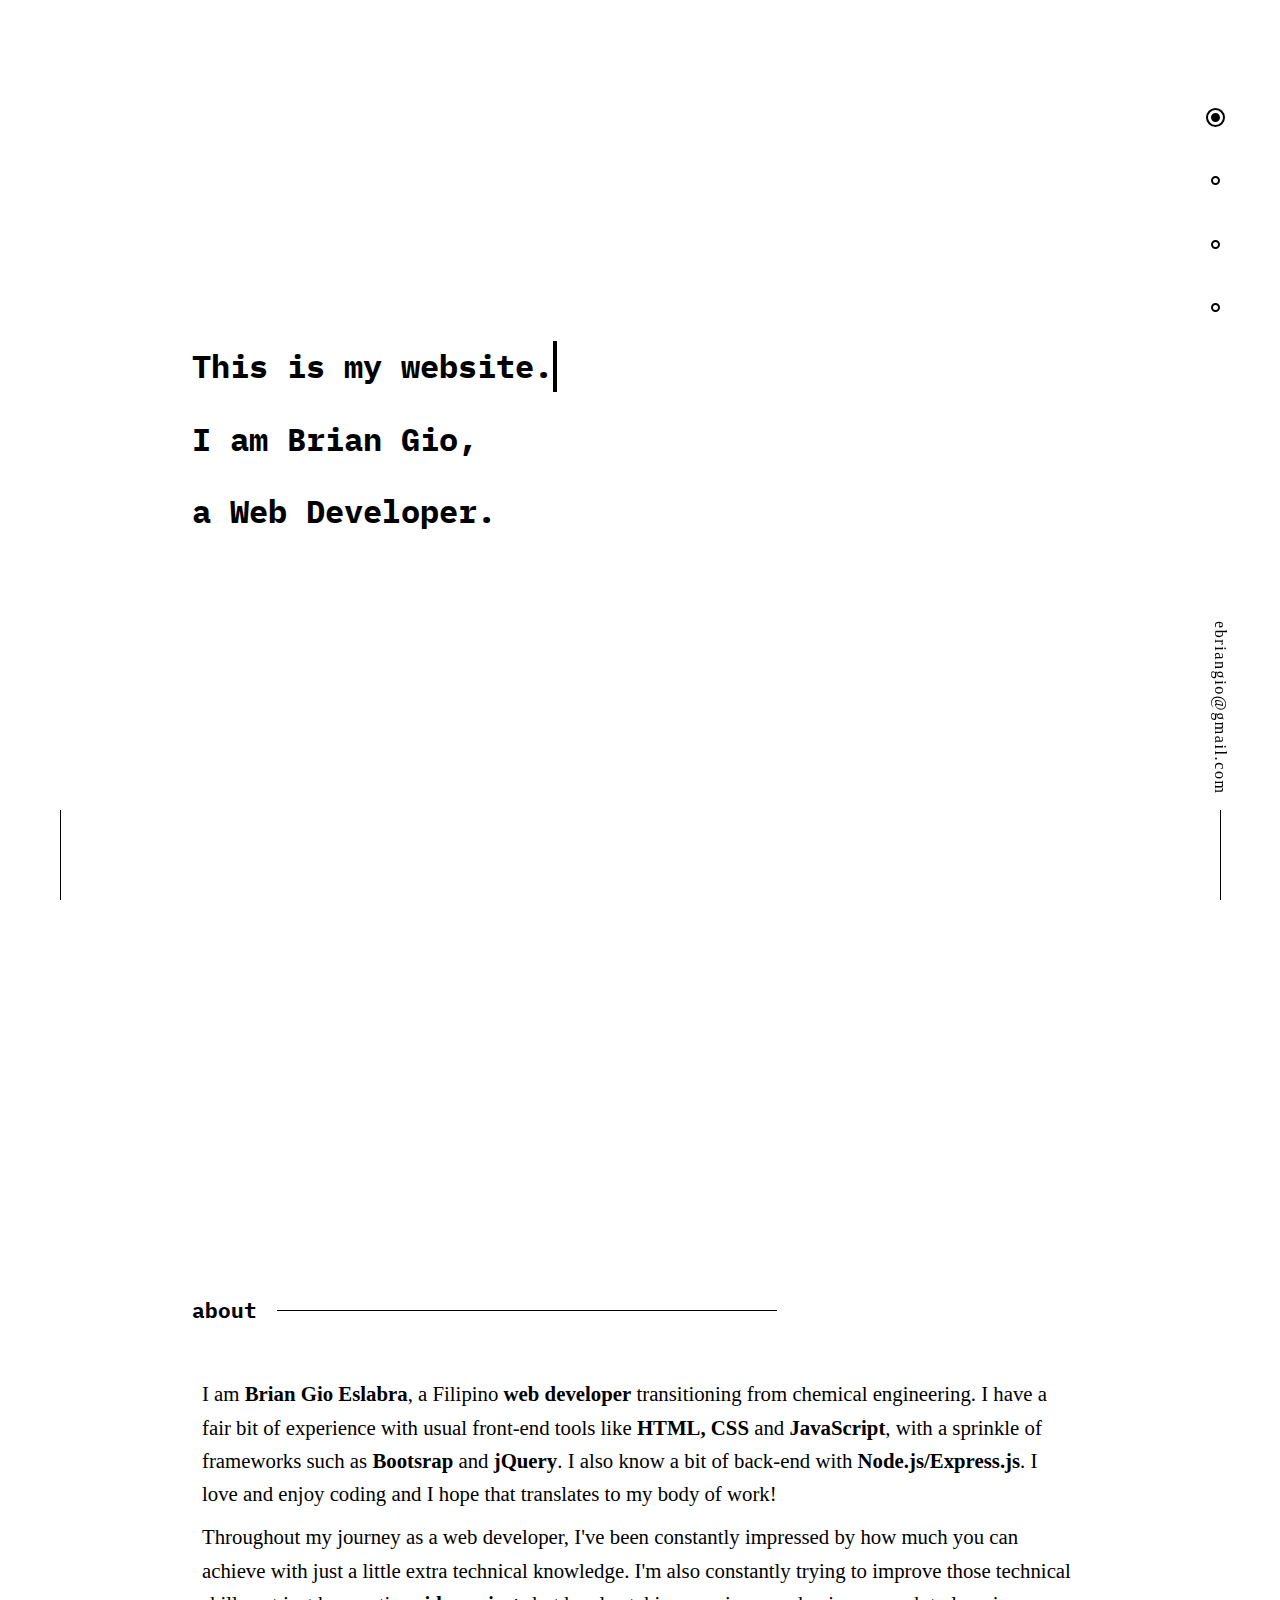
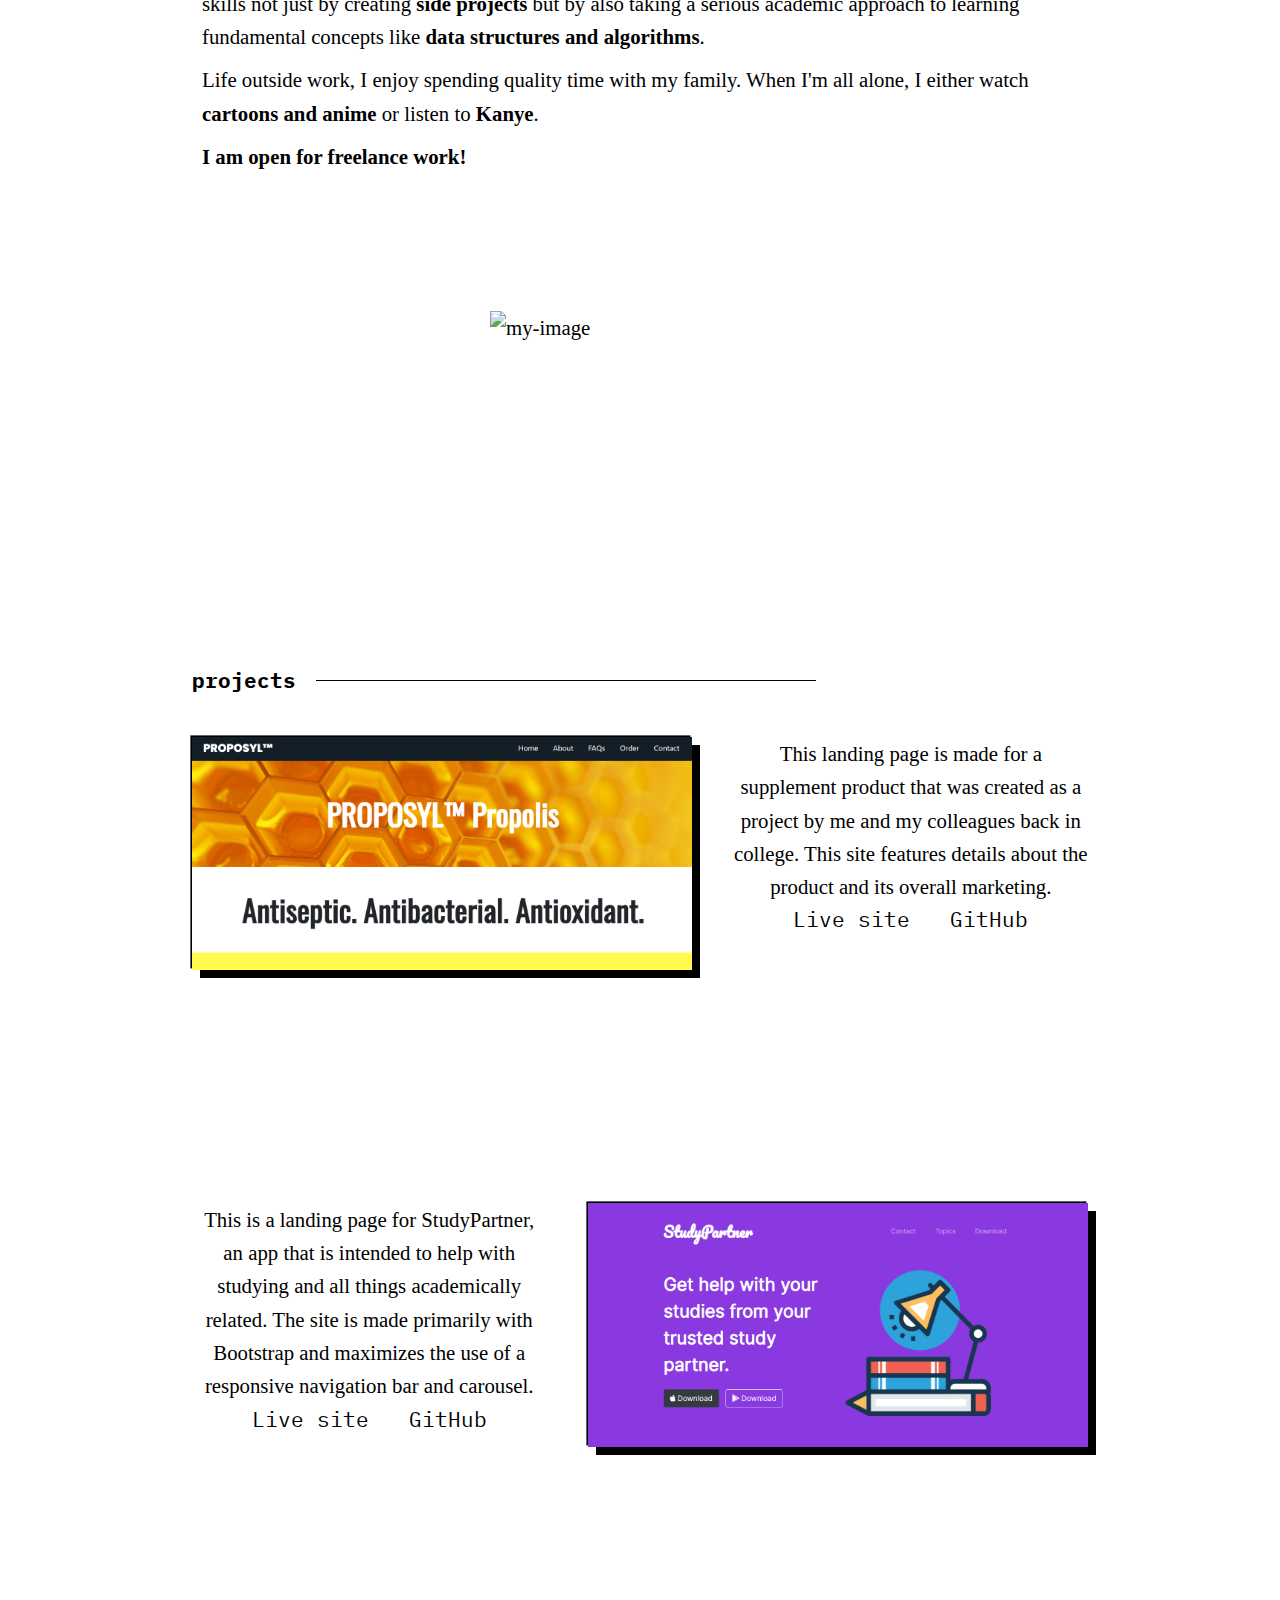
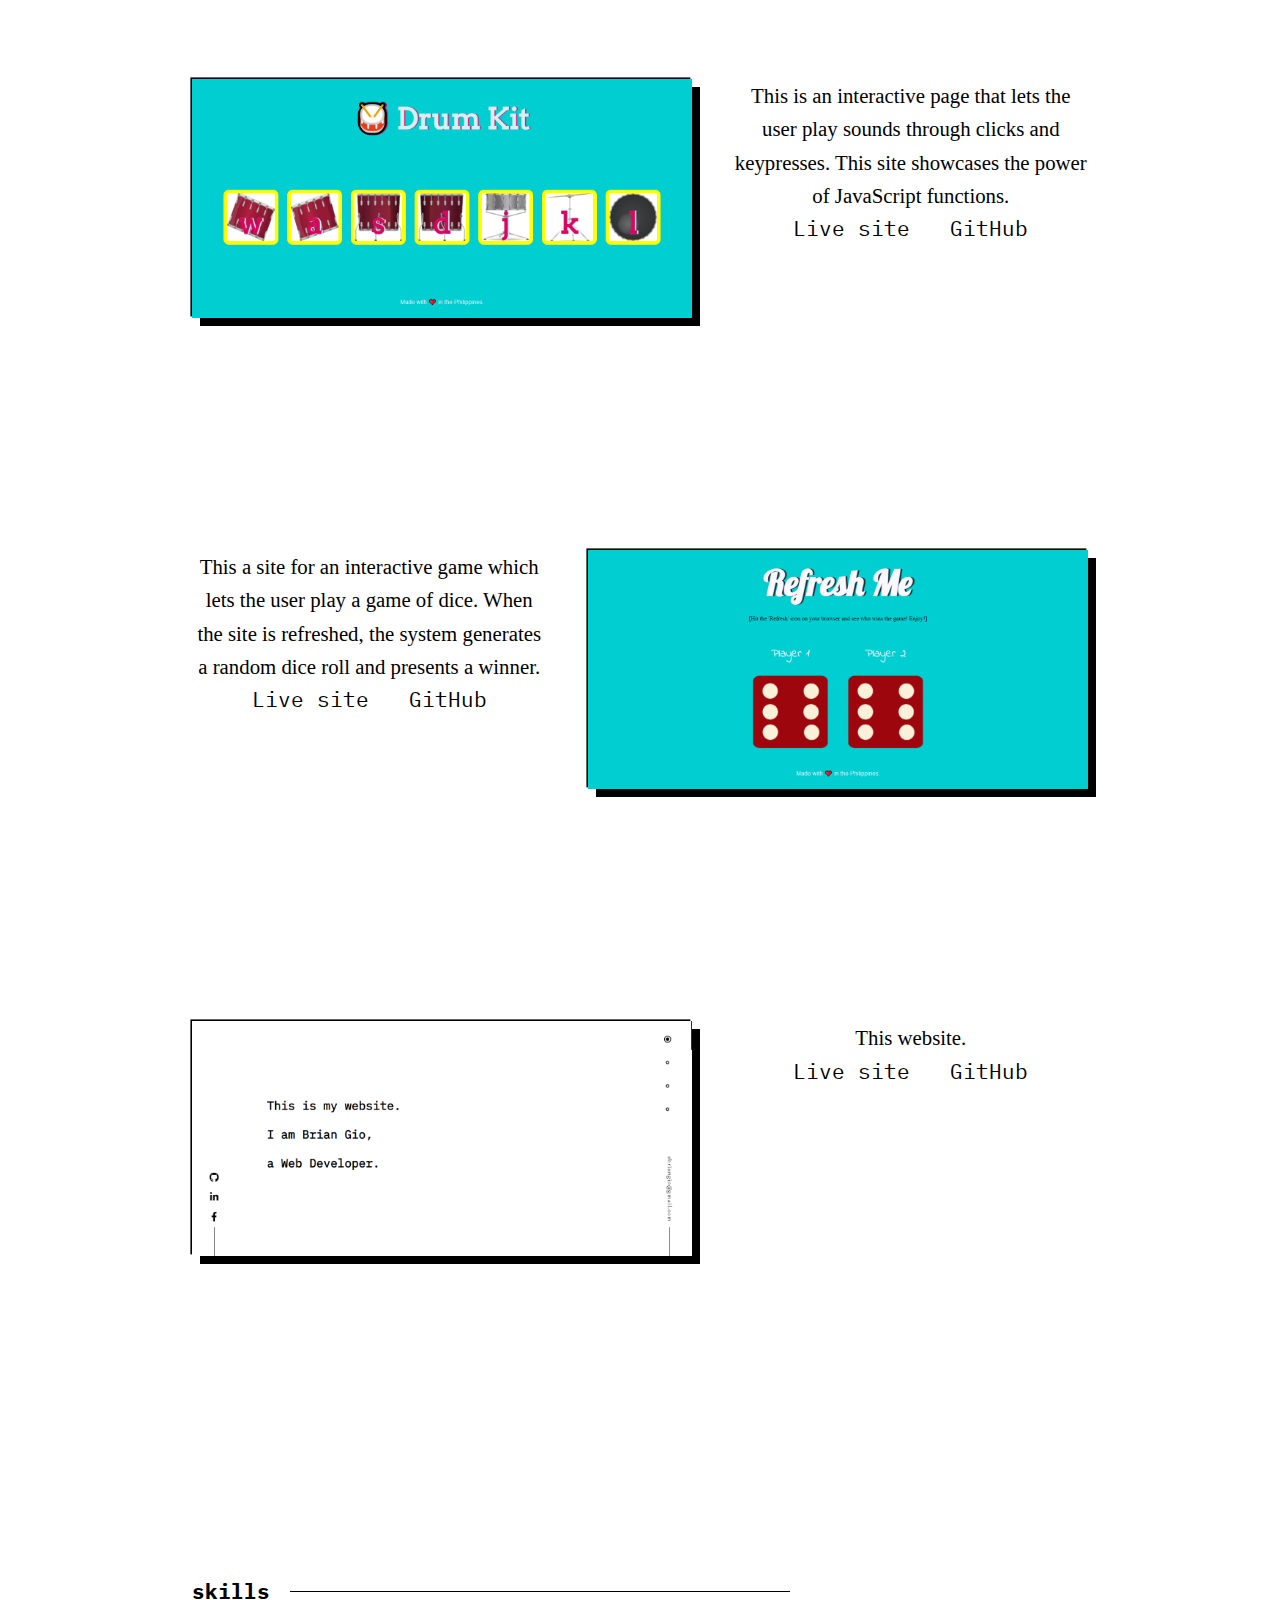
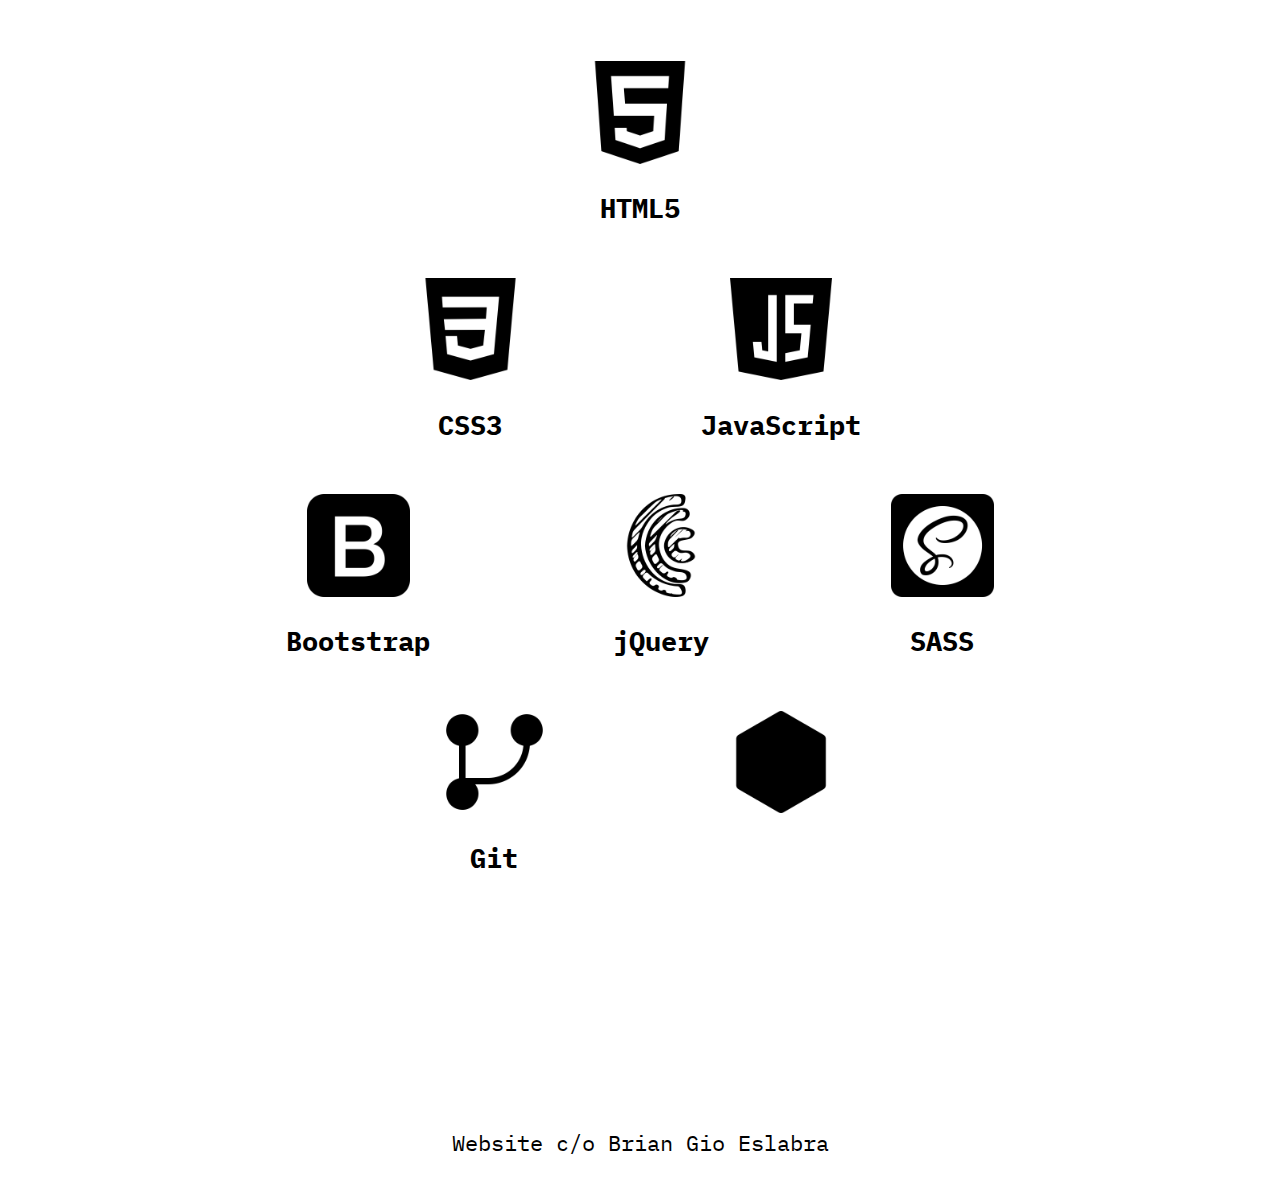
==== commit 162b77e0: "changed let's talk link" ====
--- a/index.html
+++ b/index.html
@@ -87,6 +87,9 @@
           <p>
             Life outside work, I enjoy spending quality time with my family. When I'm all alone, I either watch <strong>cartoons and anime</strong> or listen to <strong>Kanye</strong>.
           </p>
+          <p>
+            <strong>I am open for freelance work!</strong>
+          </p>
         </div>
         <div class="image-container">
           <div class="title-container talk">
@@ -128,7 +131,7 @@
             </div>
             <div class="project-about-links">
               <a href="projects/proposyl/" target="_blank">Live site</a>
-              <a href="https://github.com/BrianGioEslabra/proposyl" target="_blank">GitHub</a>
+              <a href="https://github.com/BrianGioEslabra/portfolio/tree/main/projects/proposyl" target="_blank">GitHub</a>
             </div>
           </div>
         </div>
@@ -145,7 +148,7 @@
             </div>
             <div class="project-about-links">
               <a href="projects/studypartner/" target="_blank">Live site</a>
-              <a href="https://github.com/BrianGioEslabra/studypartner" target="_blank">GitHub</a>
+              <a href="https://github.com/BrianGioEslabra/portfolio/tree/main/projects/studypartner" target="_blank">GitHub</a>
             </div>
           </div>
           <div class="project-visual">
@@ -175,7 +178,7 @@
             </div>
             <div class="project-about-links">
               <a href="projects/drumkit/" target="_blank">Live site</a>
-              <a href="https://github.com/BrianGioEslabra/drumkit" target="_blank">GitHub</a>
+              <a href="https://github.com/BrianGioEslabra/portfolio/tree/main/projects/drumkit" target="_blank">GitHub</a>
             </div>
           </div>
         </div>
@@ -192,7 +195,7 @@
             </div>
             <div class="project-about-links">
               <a href="projects/diceechallenge/" target="_blank">Live site</a>
-              <a href="https://github.com/BrianGioEslabra/dicee" target="_blank">GitHub</a>
+              <a href="https://github.com/BrianGioEslabra/portfolio/tree/main/projects/diceechallenge" target="_blank">GitHub</a>
             </div>
           </div>
           <div class="project-visual">
--- a/css/styles.css
+++ b/css/styles.css
@@ -294,7 +294,7 @@
   display: block;
   height: auto;
   max-width: 300px;
-  margin: 0 auto;
+  margin: 5vw auto 0;
 }
 
 .caption {
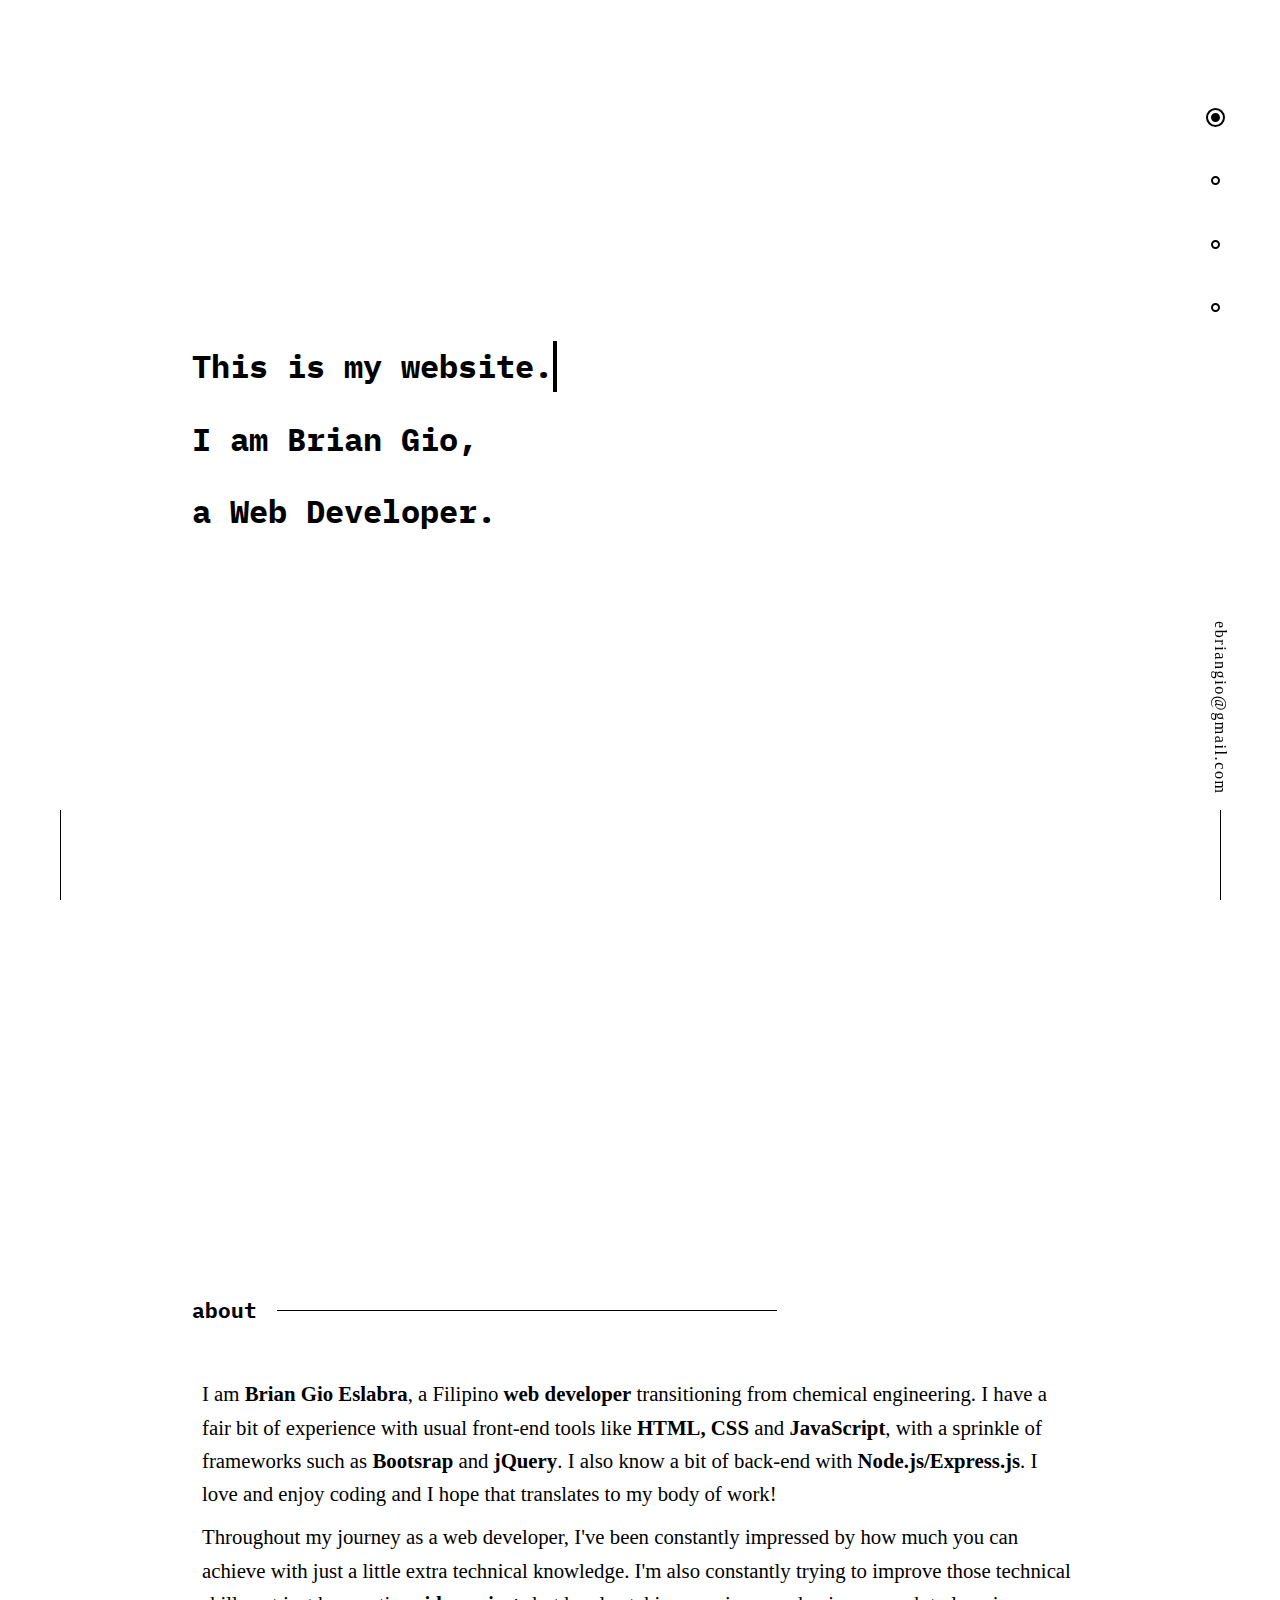
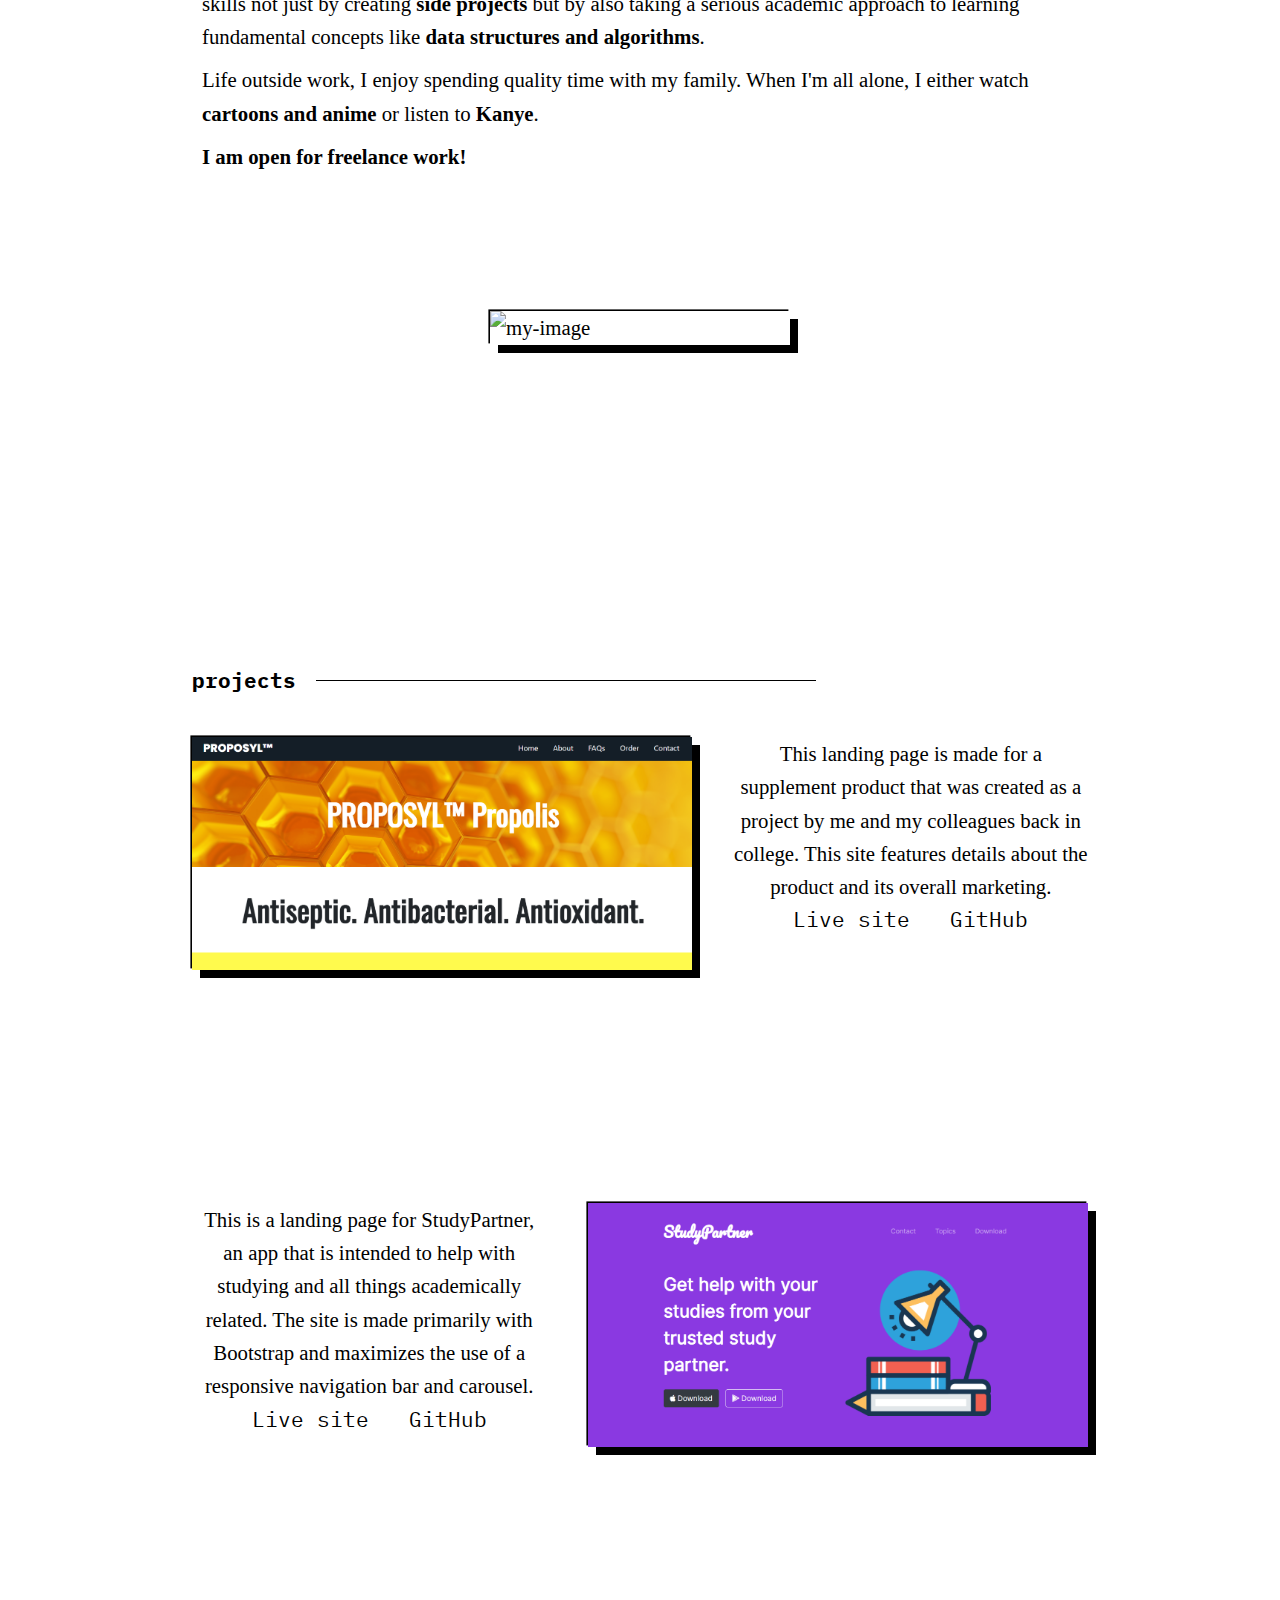
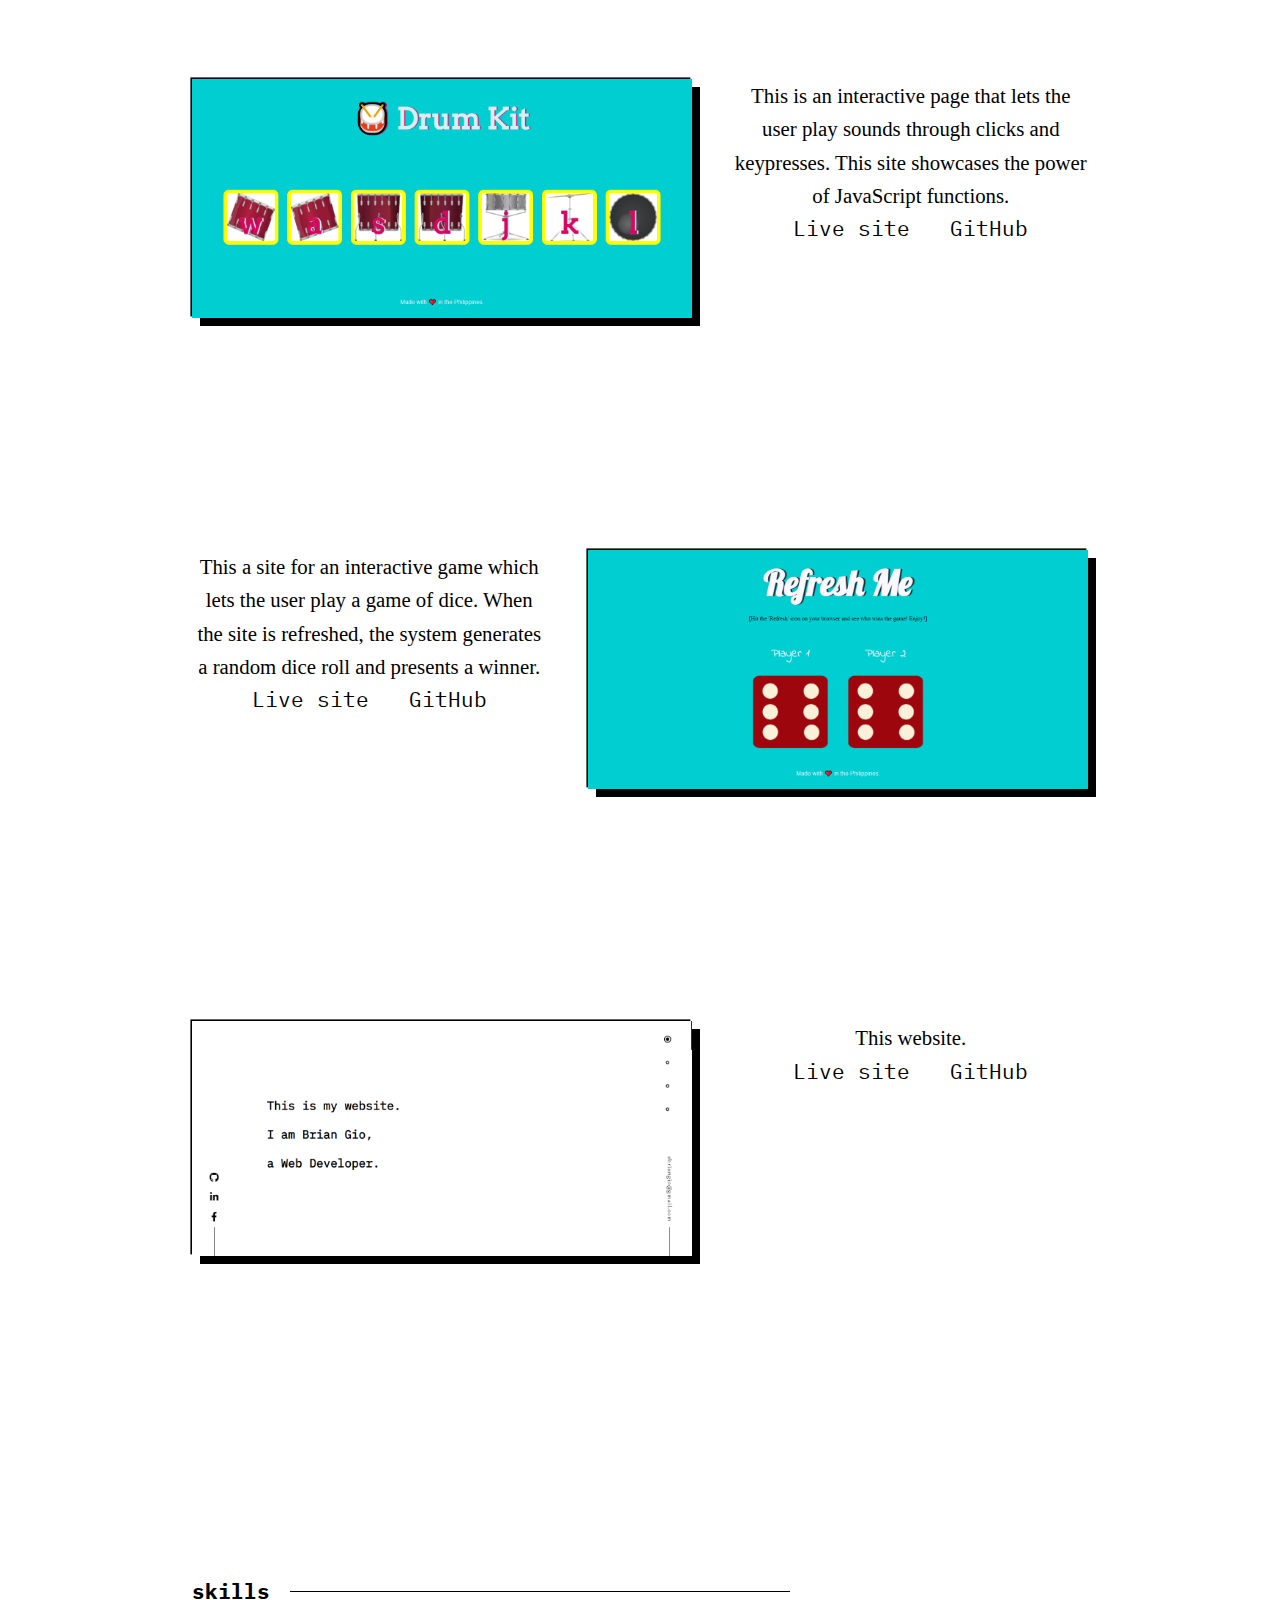
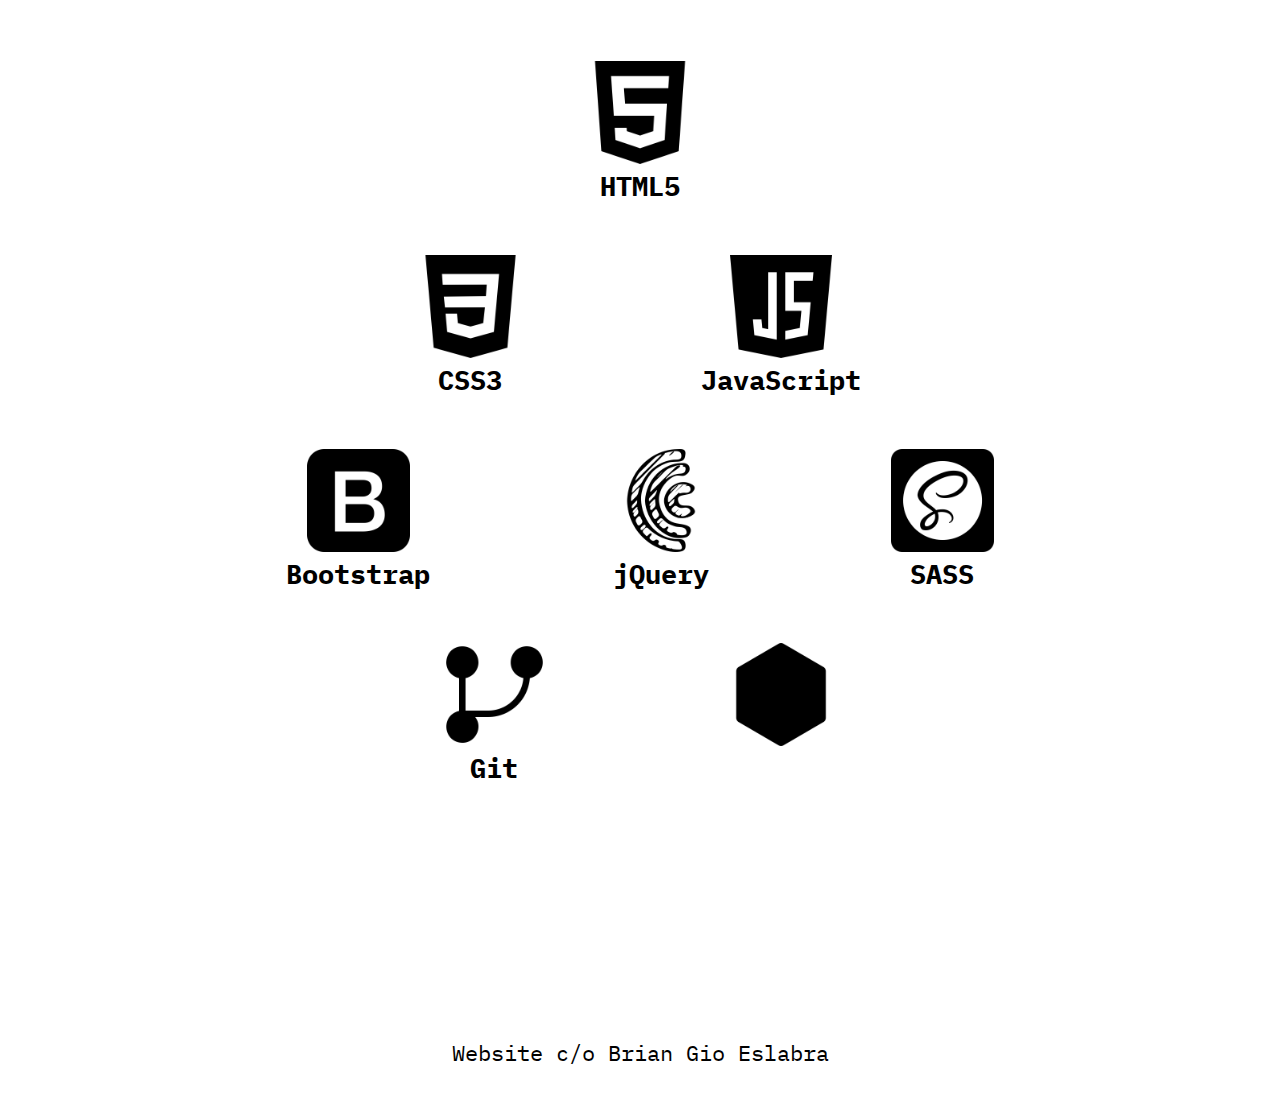
==== commit 4454adc8: "changed favicon name" ====
--- a/index.html
+++ b/index.html
@@ -8,7 +8,7 @@
   <title>Brian Gio Eslabra</title>
 
   <!-- Favicon -->
-  <link rel="icon" href="images/favicon.ico">
+  <link rel="icon" href="images/logo.ico">
 
   <!-- Google Fonts -->
   <link rel="preconnect" href="https://fonts.googleapis.com">
--- a/css/styles.css
+++ b/css/styles.css
@@ -295,6 +295,7 @@
   height: auto;
   max-width: 300px;
   margin: 5vw auto 0;
+  box-shadow: 0.5rem 0.5rem var(--clr-primary), -0.1rem -0.1rem var(--clr-primary);
 }
 
 .caption {
@@ -400,6 +401,7 @@
 
 .skills-title {
   text-align: center;
+  margin-top: 0;
 }
 
 .skills-alt-container {
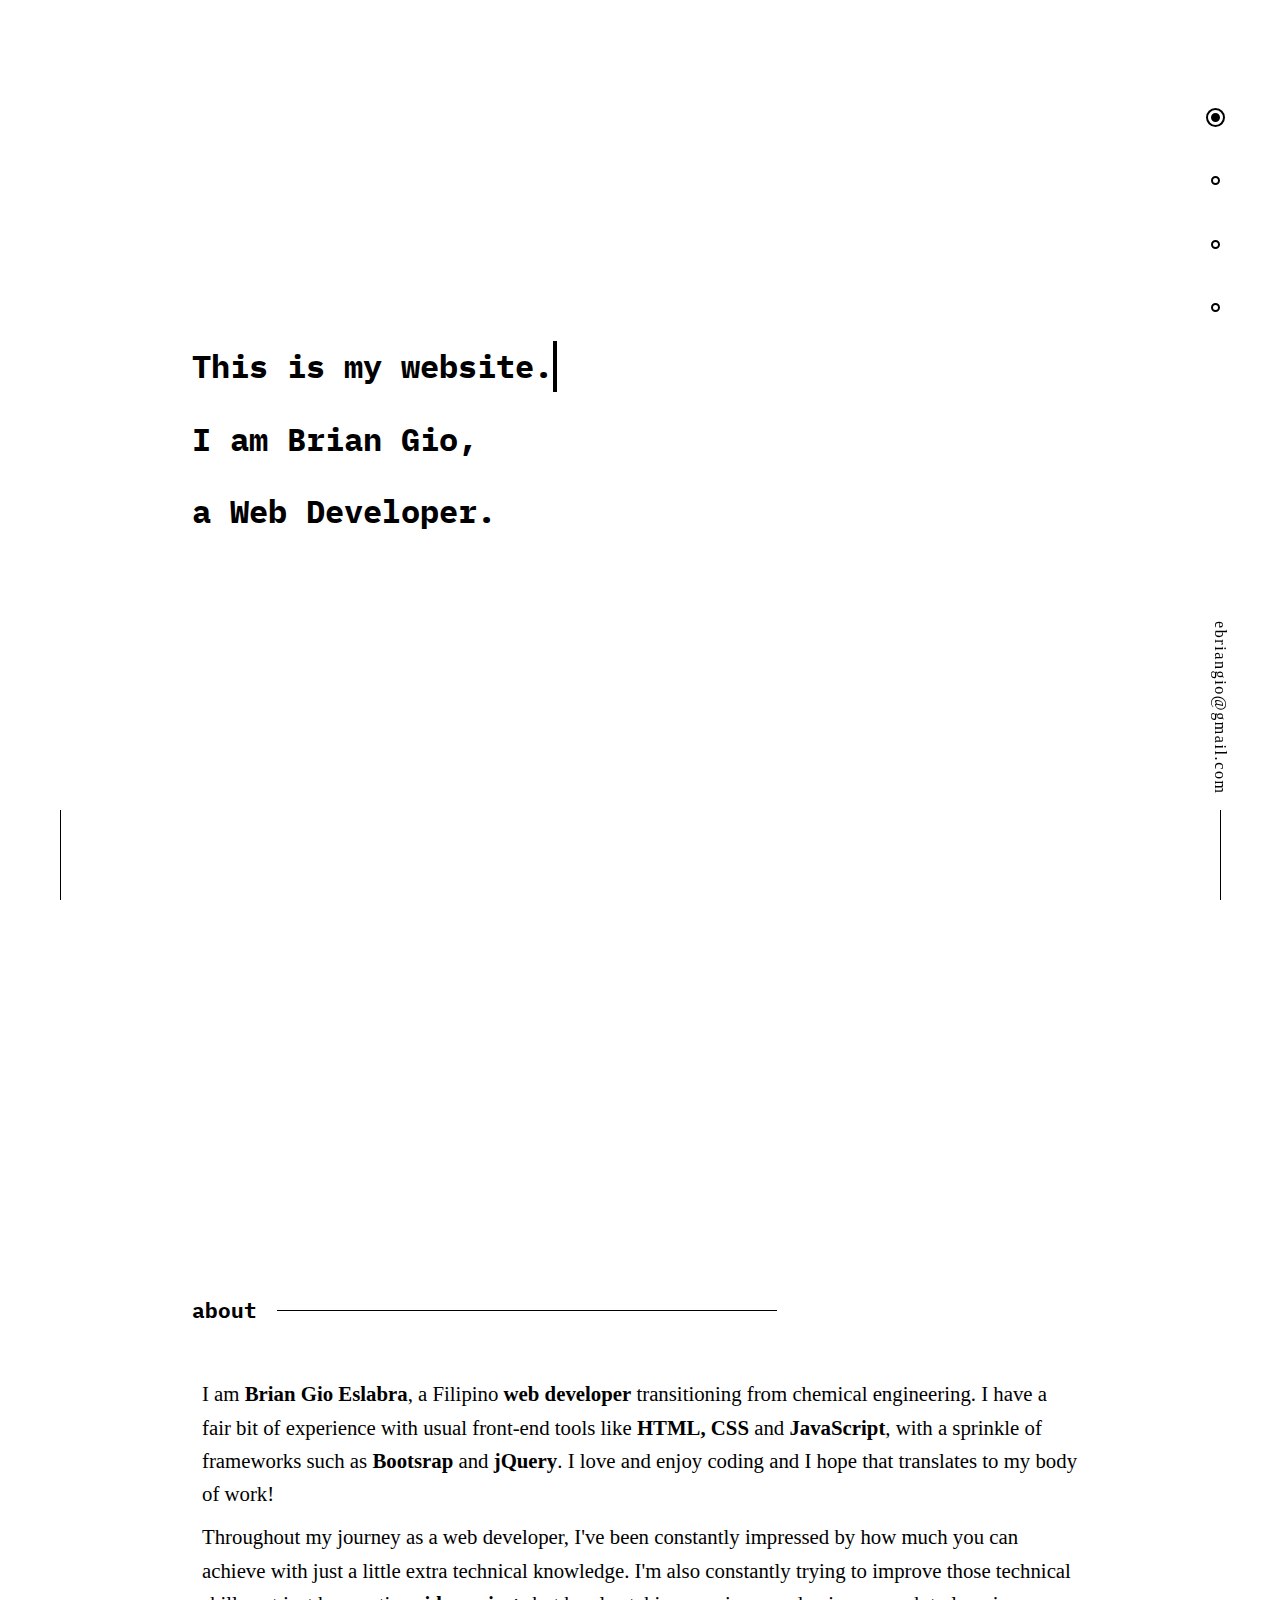
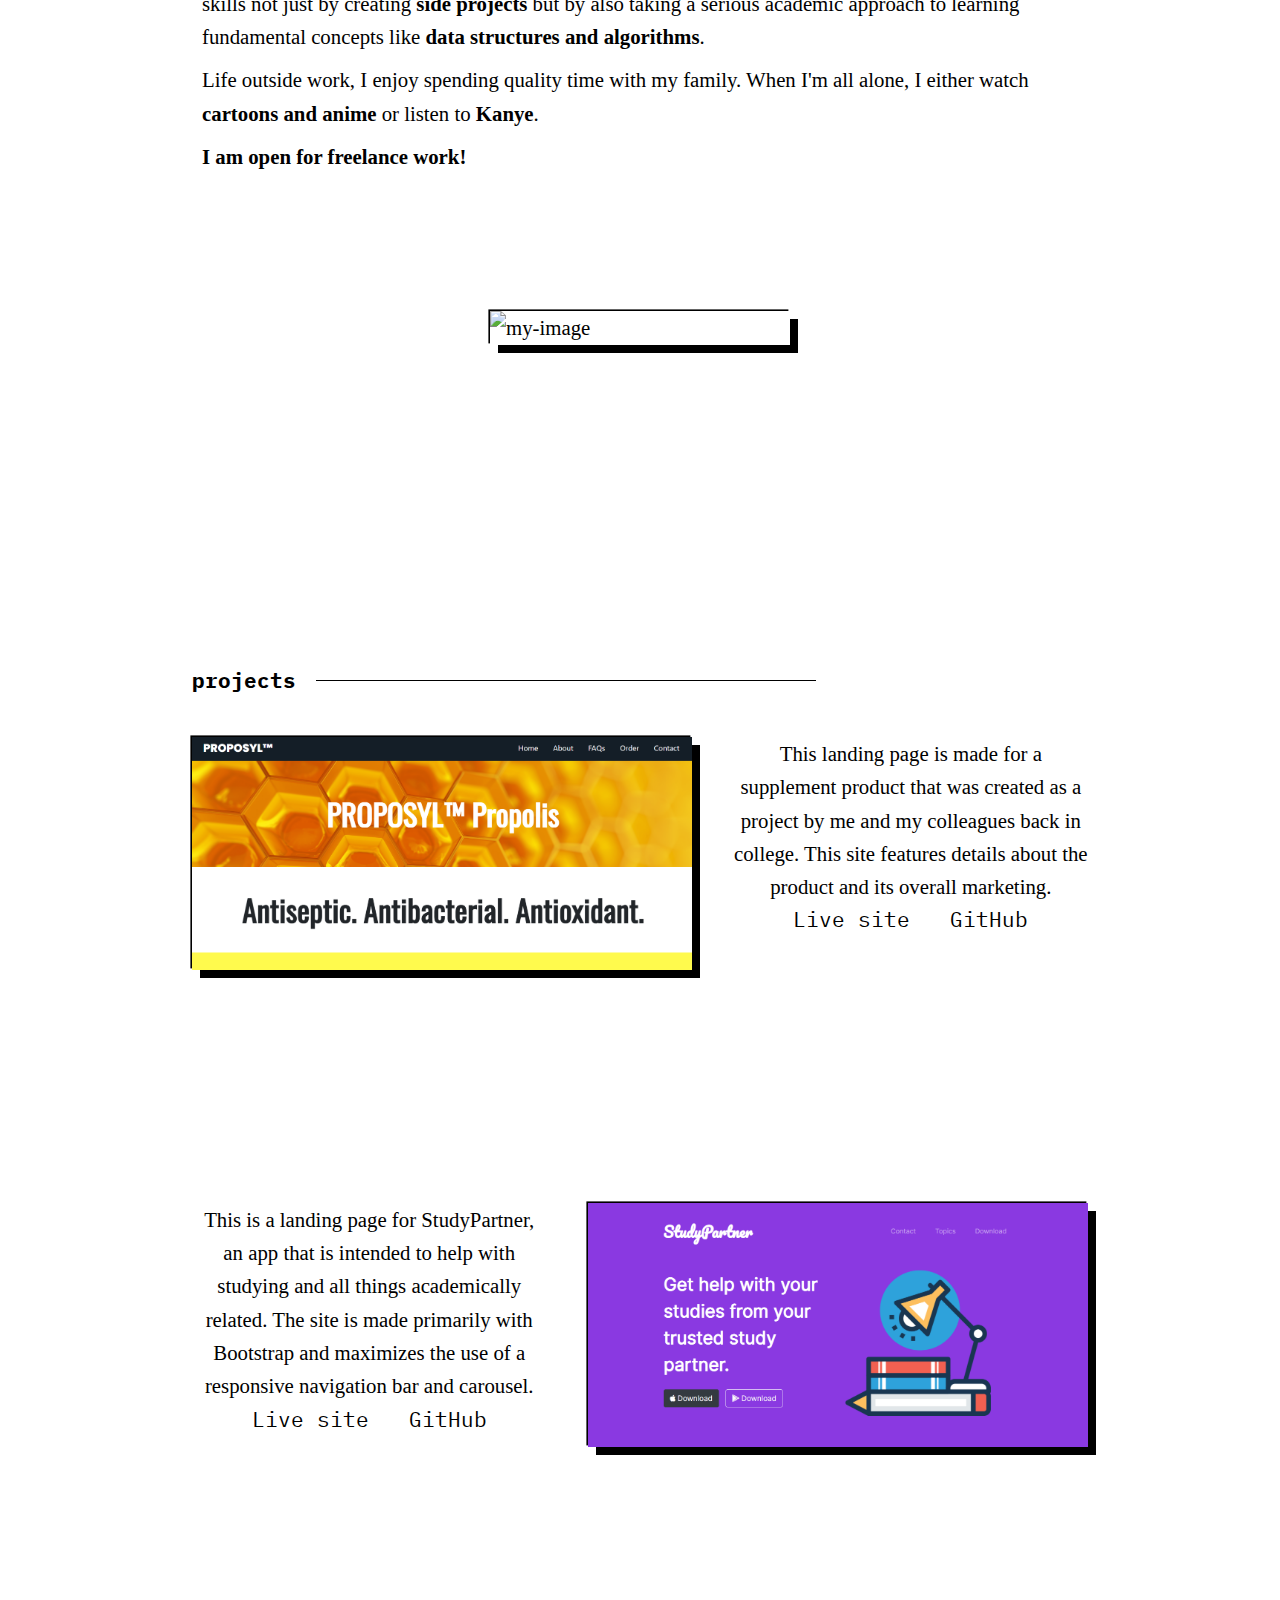
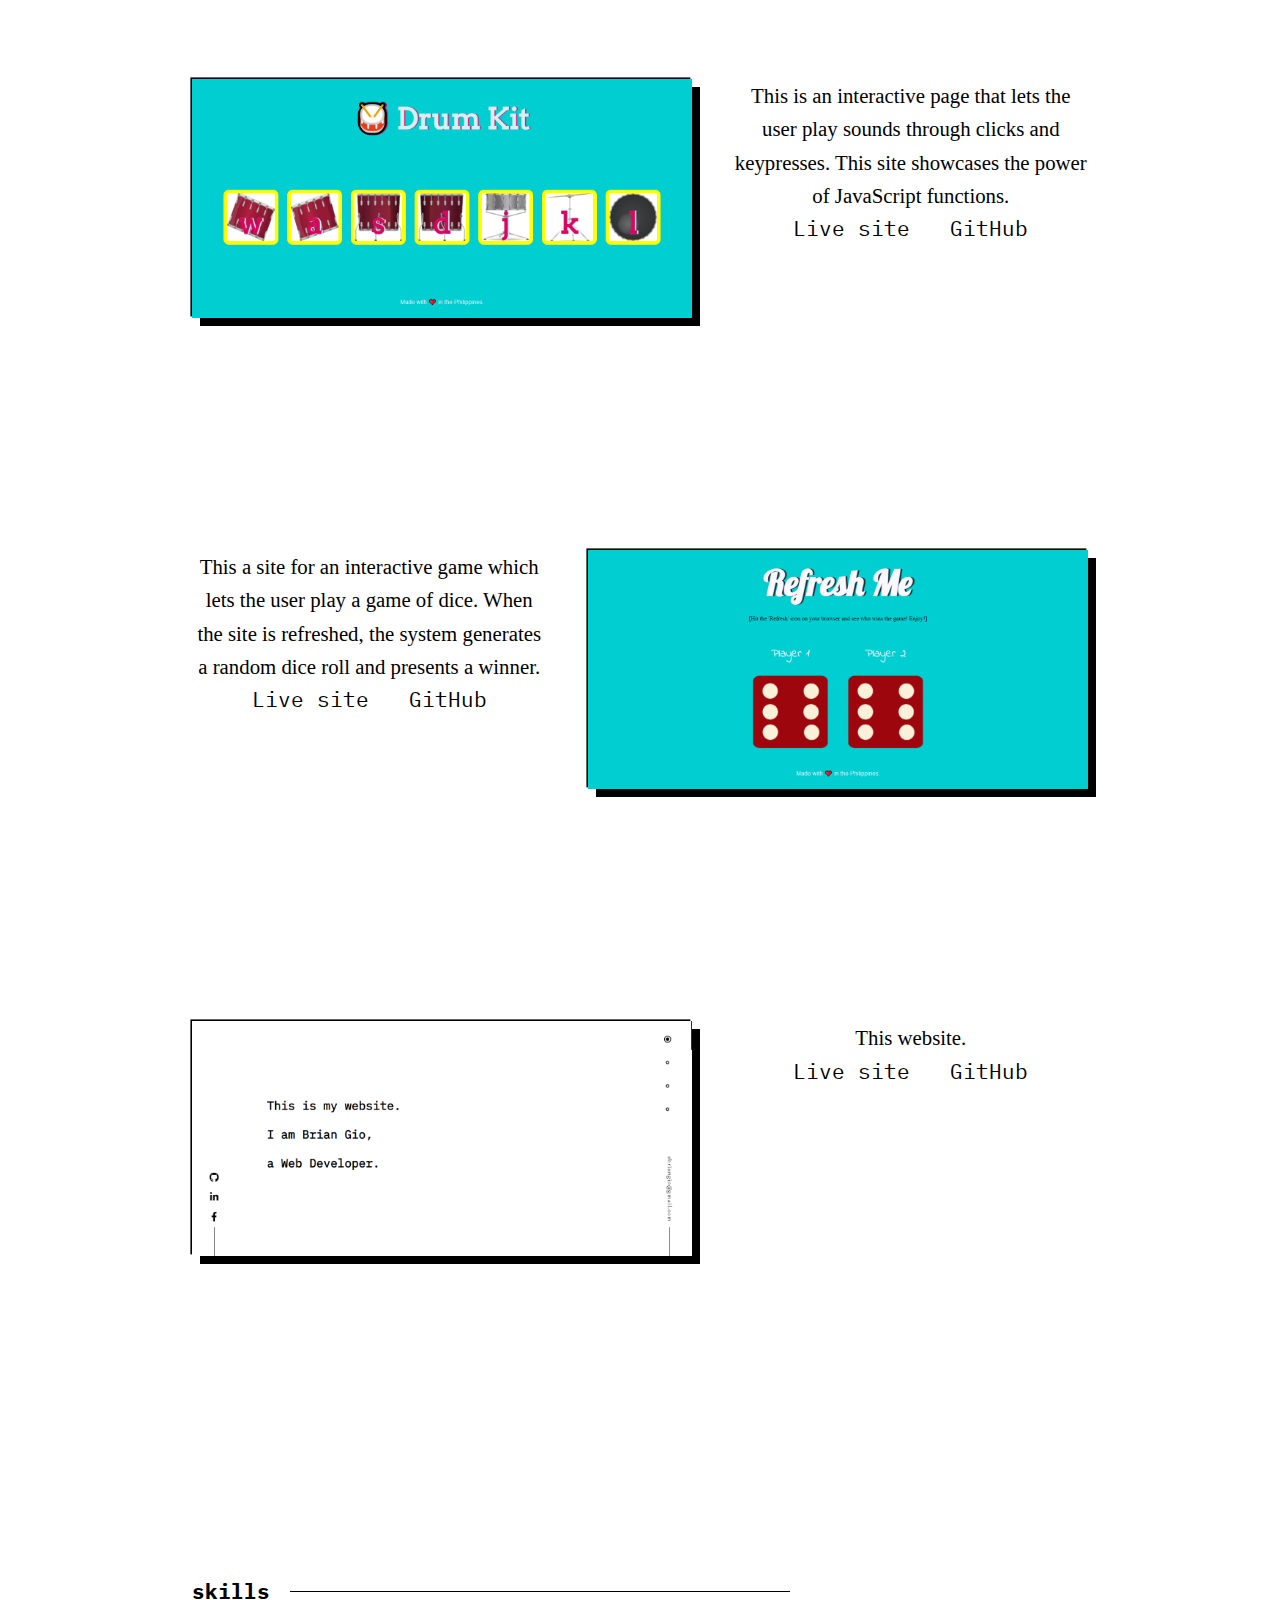
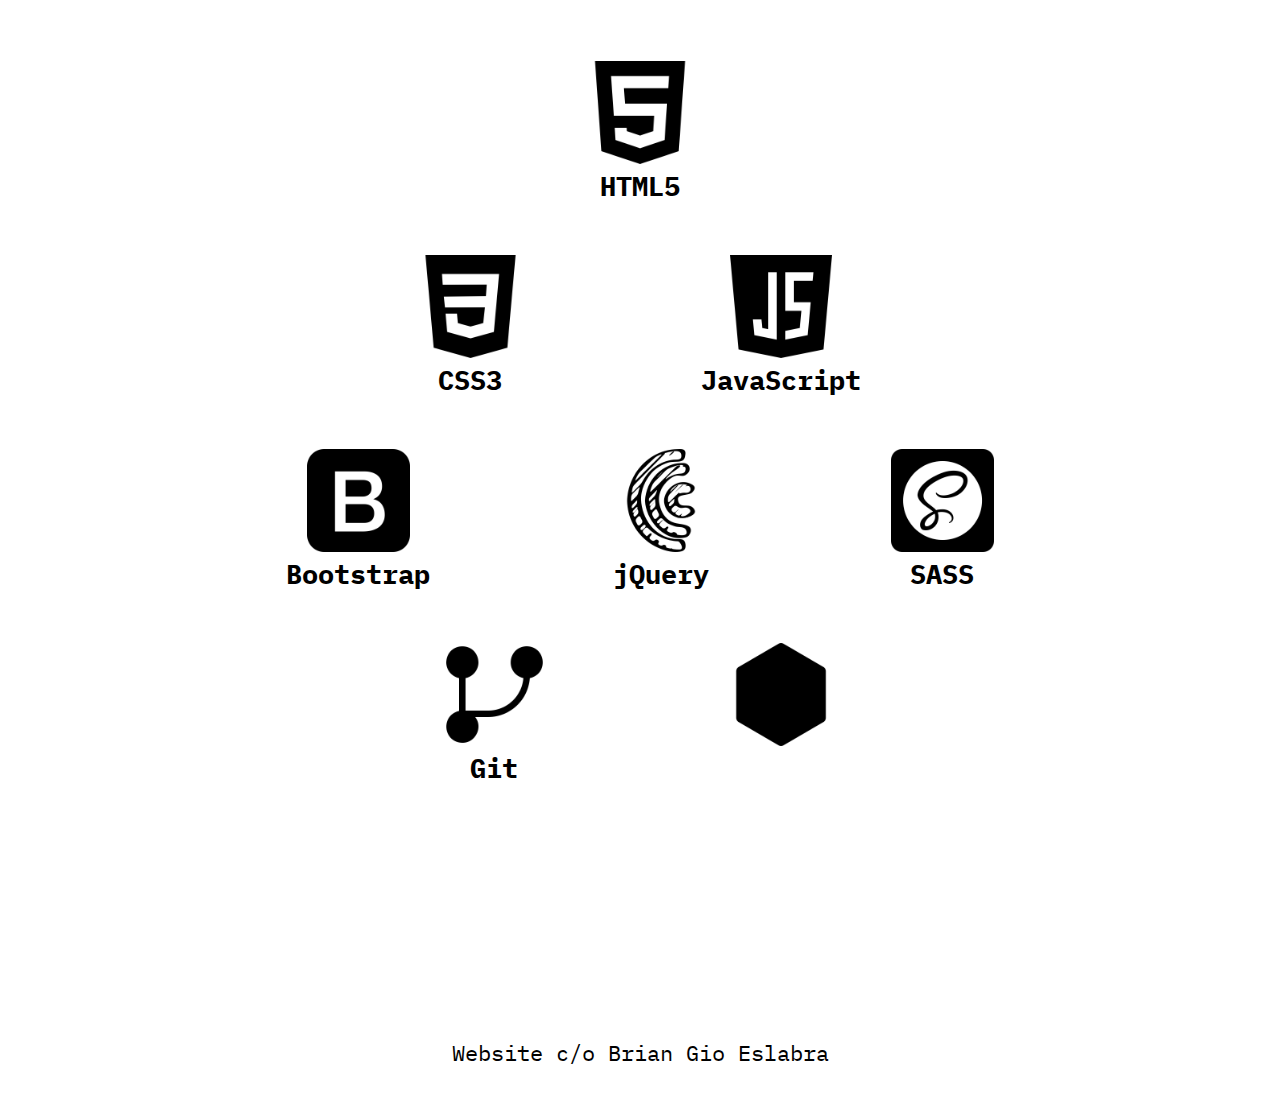
==== commit 31746ddf: "Update index.html" ====
--- a/index.html
+++ b/index.html
@@ -76,7 +76,7 @@
           <p>
             I am <strong>Brian Gio Eslabra</strong>,
             a Filipino <strong>web developer</strong> transitioning from chemical engineering. I have a fair bit of experience with usual front-end tools like <strong>HTML, CSS</strong> and <strong>JavaScript</strong>, with a sprinkle of
-            frameworks such as <strong>Bootsrap</strong> and <strong>jQuery</strong>. I also know a bit of back-end with <strong>Node.js/Express.js</strong>.
+            frameworks such as <strong>Bootsrap</strong> and <strong>jQuery</strong>.
             I love and enjoy coding and I hope that translates to my body of work!
           </p>
           <p>
--- a/css/styles.css
+++ b/css/styles.css
@@ -33,11 +33,12 @@
 }
 
 body::-webkit-scrollbar-track {
-  background: var(--clr-bg);
+  background: #f9f9f9;
 }
 
 body::-webkit-scrollbar-thumb {
-  background: var(--clr-primary);
+  background: grey;
+  border-radius: 10px;
 }
 
 a {
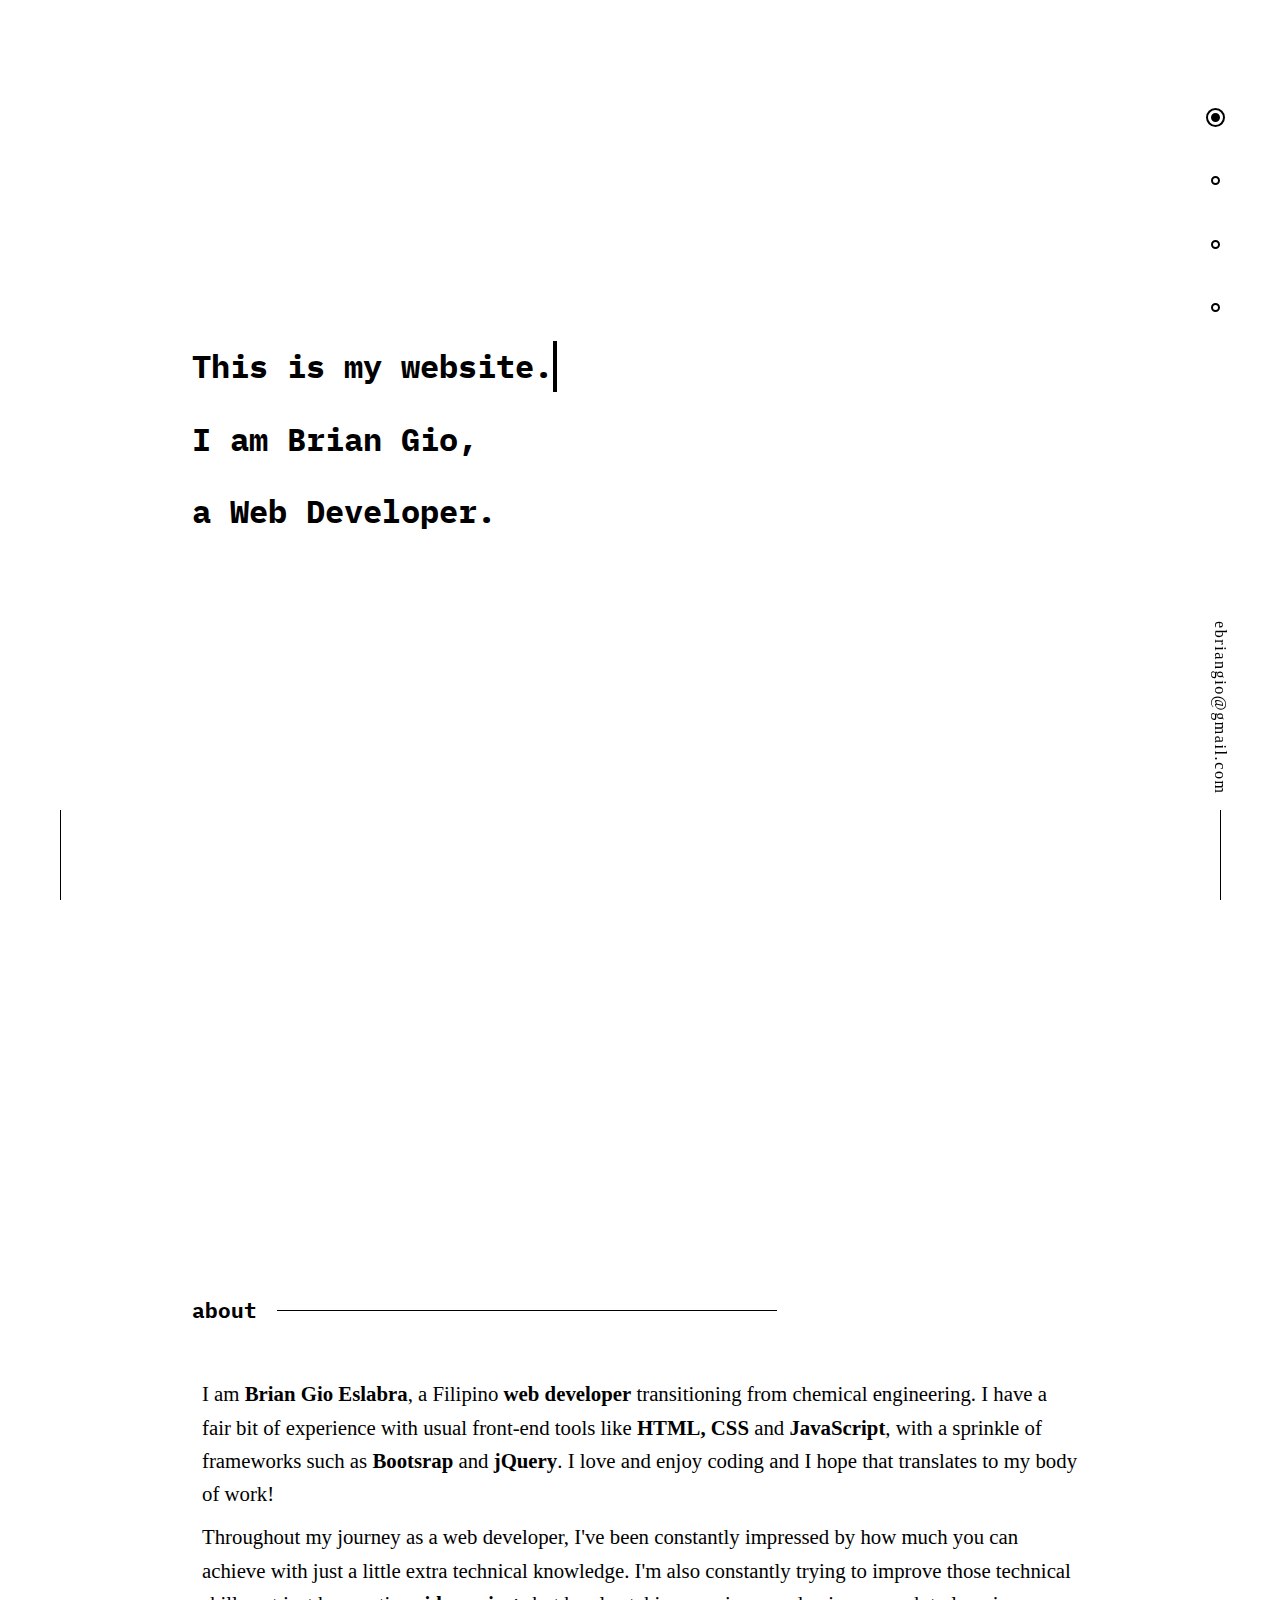
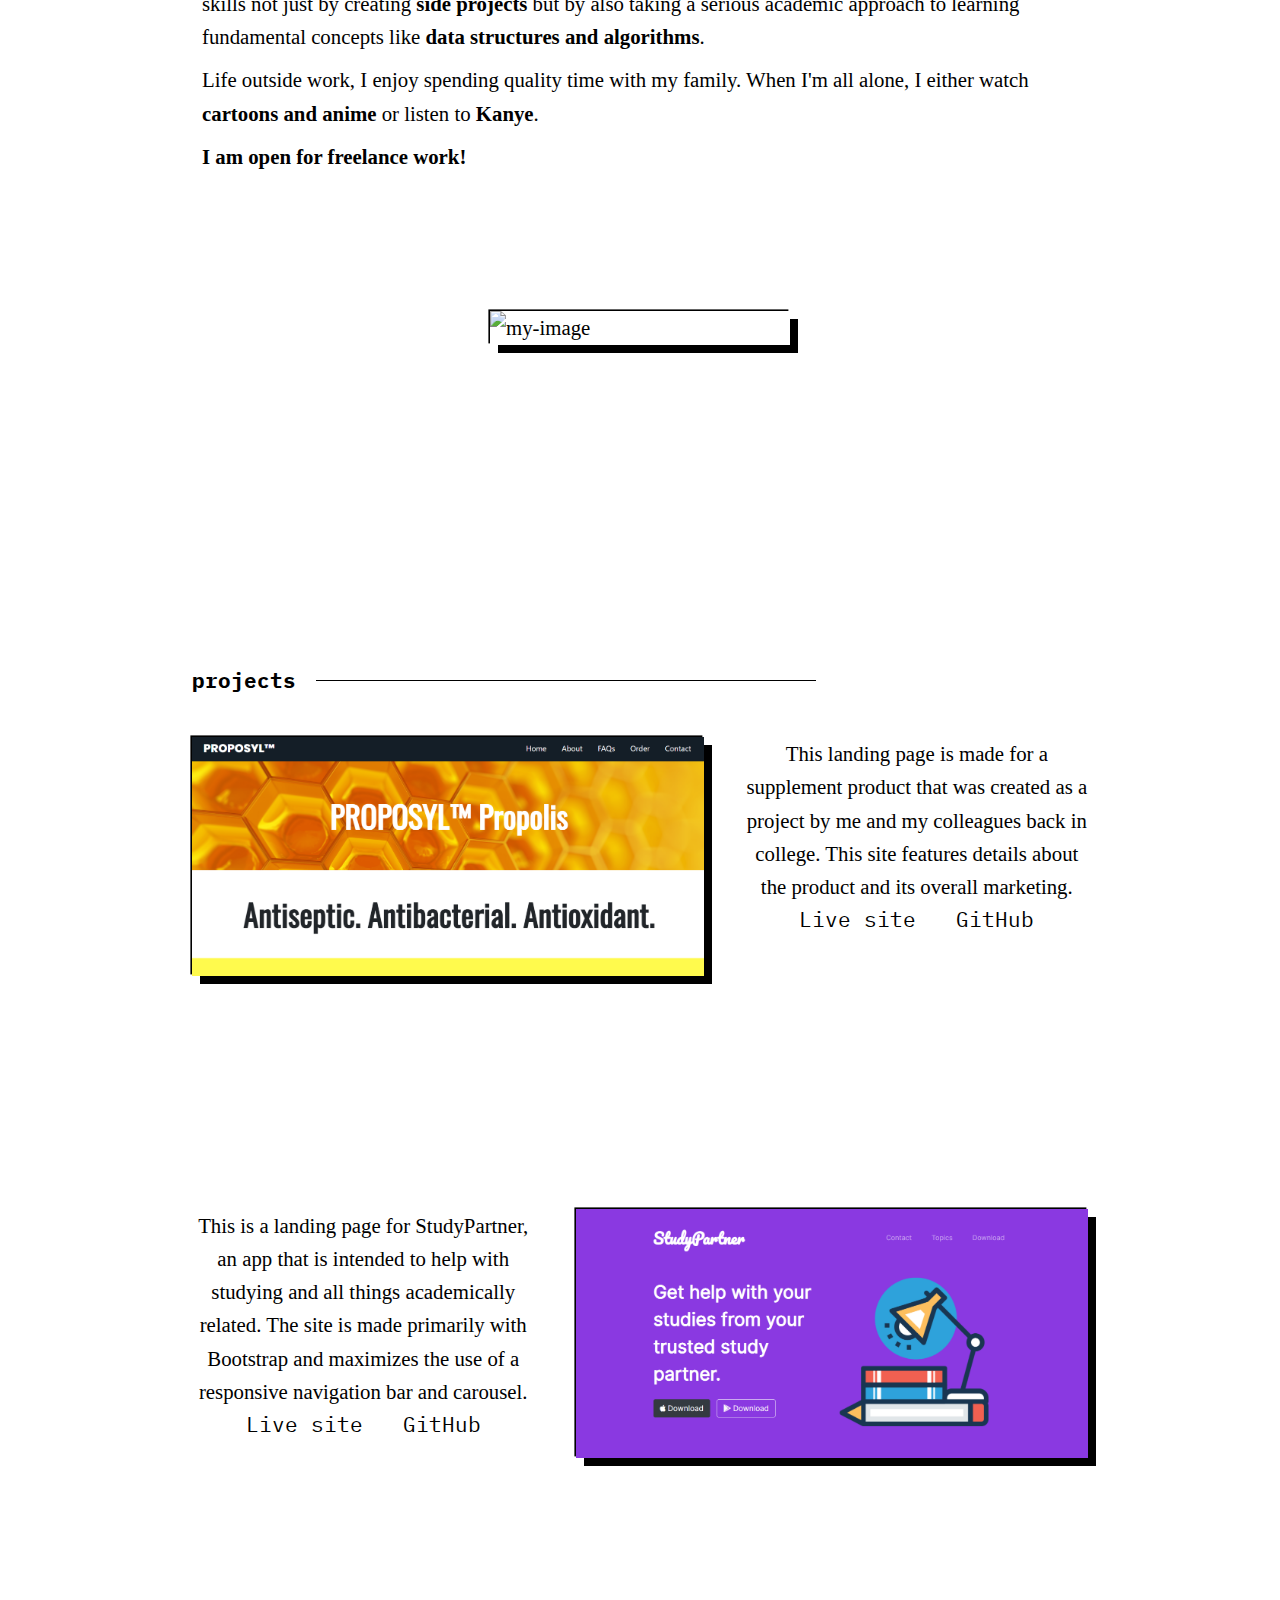
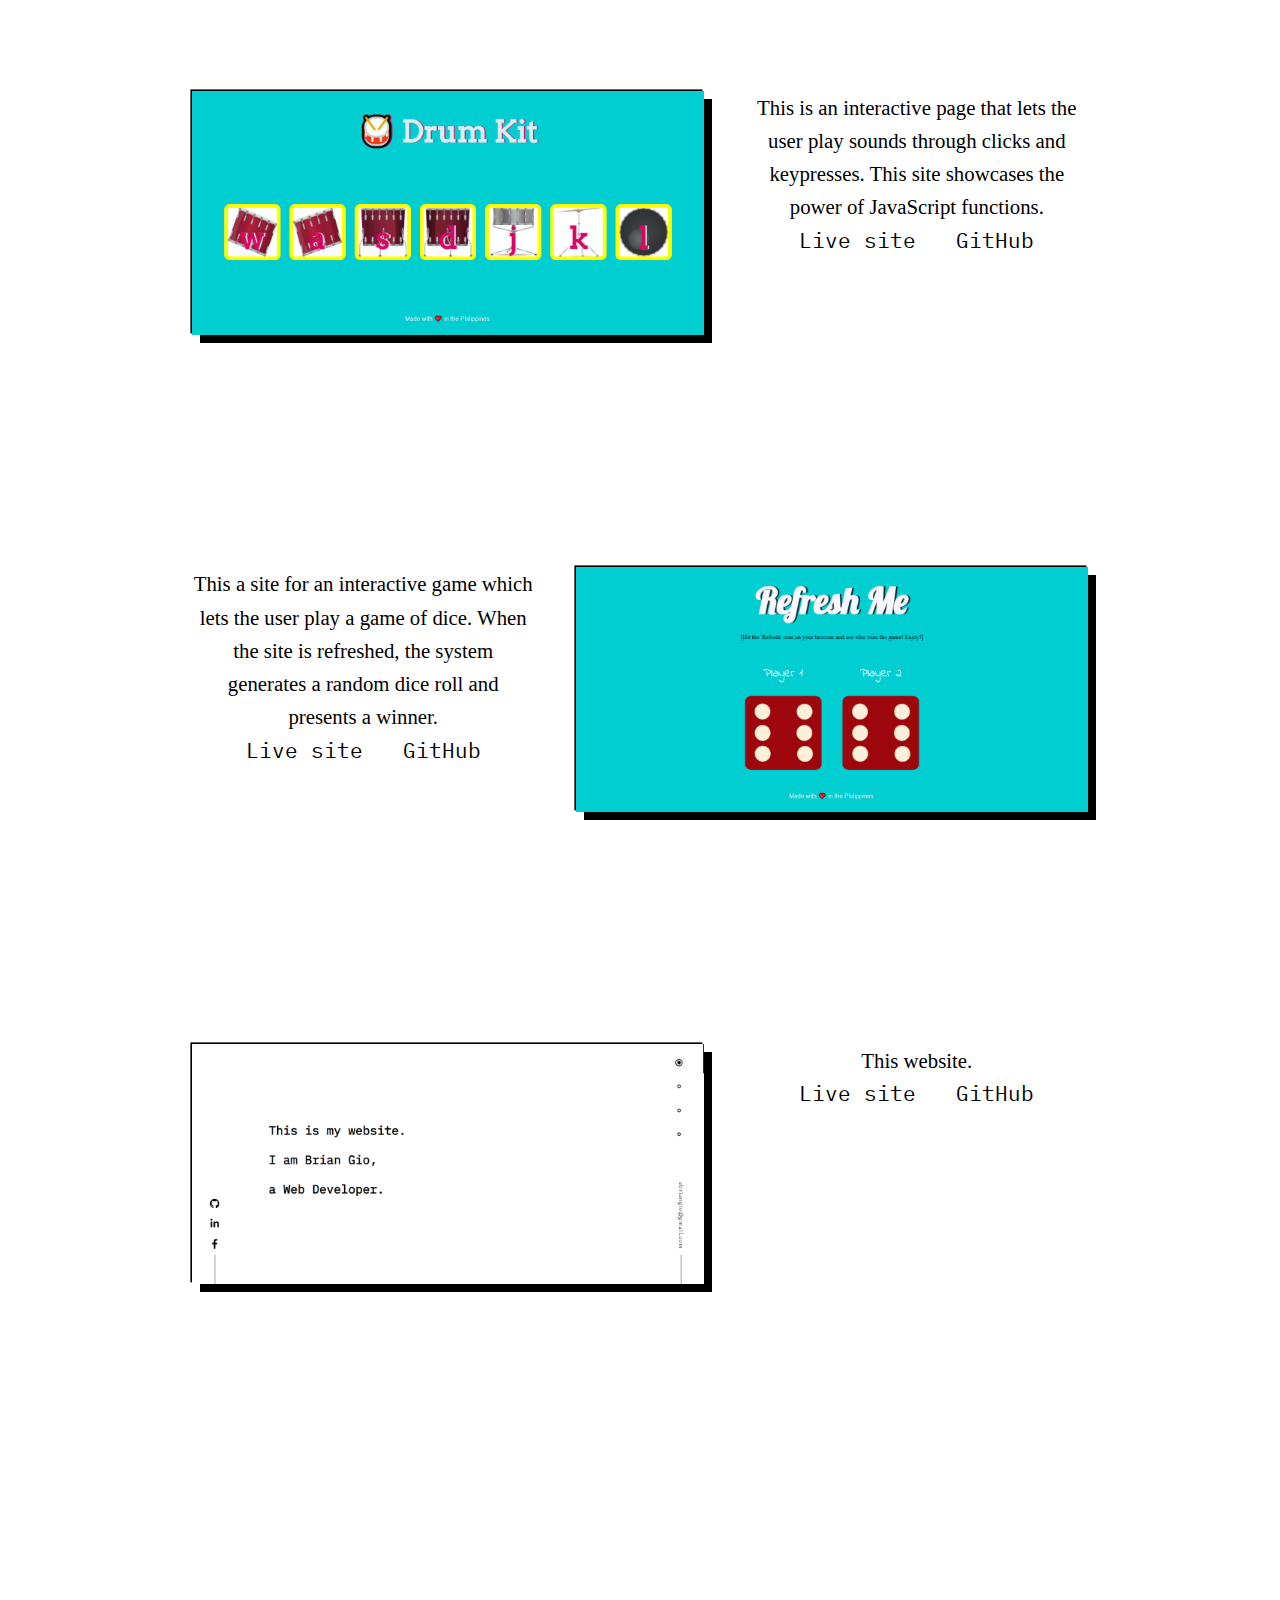
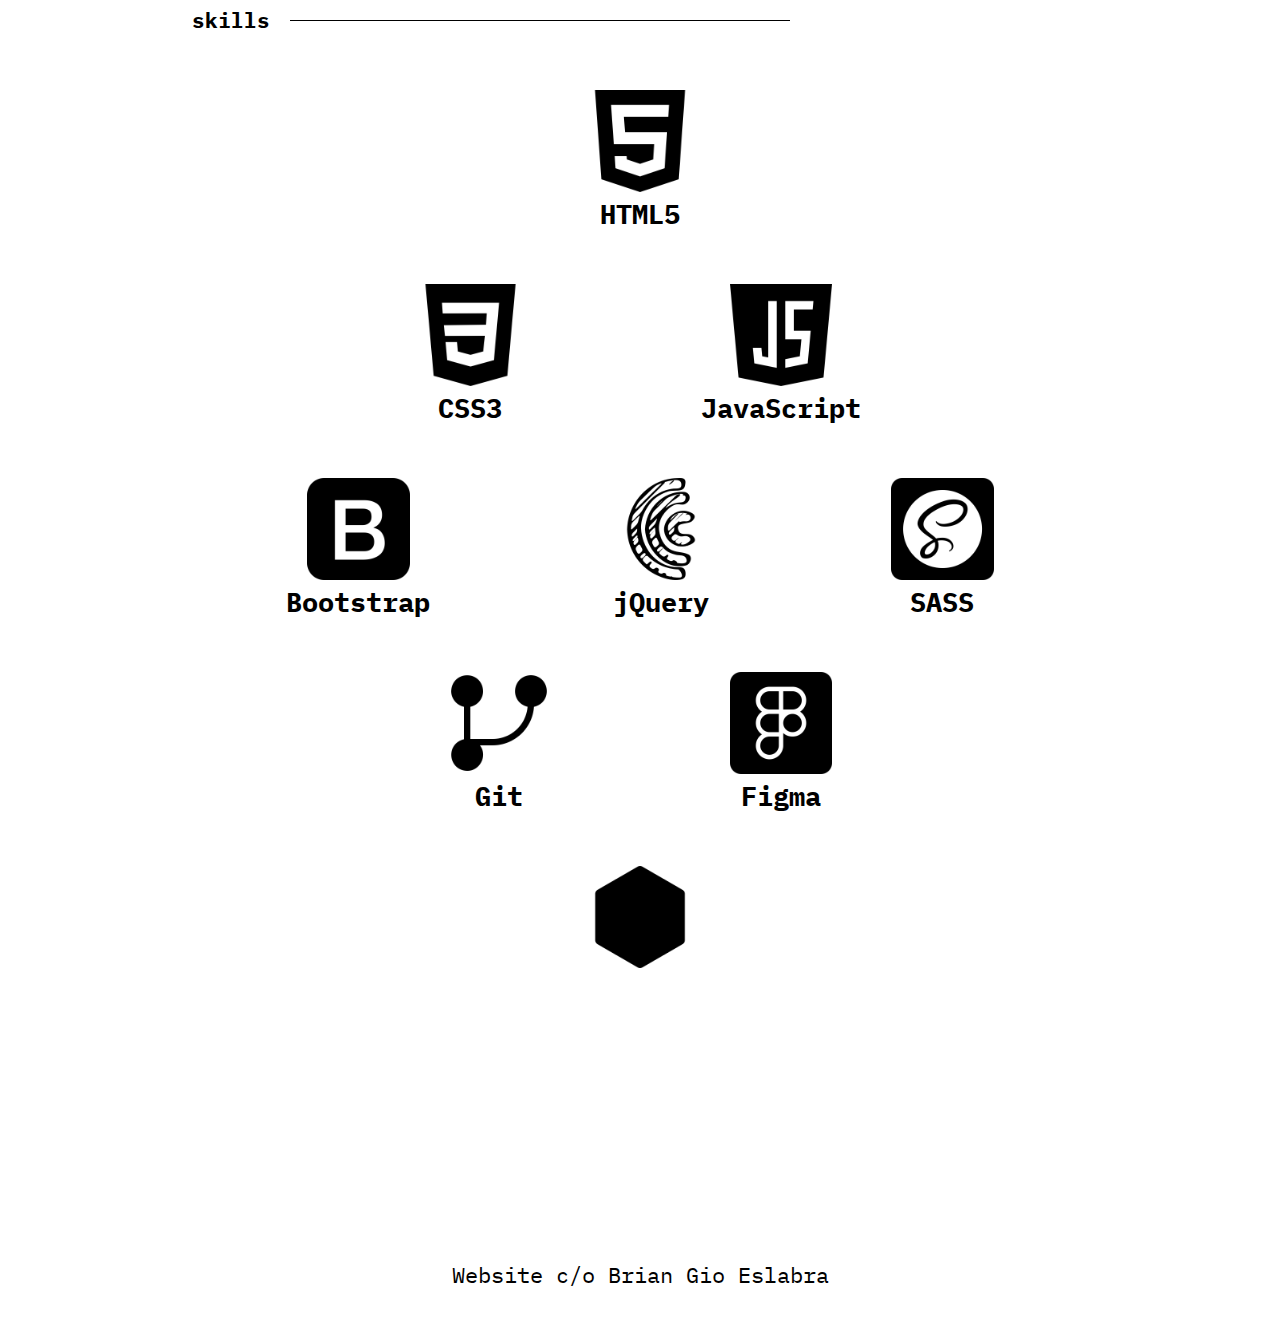
==== commit c54101e3: "added figma in skills" ====
--- a/index.html
+++ b/index.html
@@ -269,6 +269,12 @@
           <h2 class="skills-title">Git</h2>
         </div>
         <div class="skills-with-caption">
+          <img class="skills-logo" src="images/figma.png" alt="skills logo">
+          <h2 class="skills-title">Figma</h2>
+        </div>
+      </div>
+      <div class="skills-container">
+        <div class="skills-with-caption">
           <img class="skills-logo" src="images/node-js.png" alt="skills logo">
           <h2 class="skills-title type-in">Node.js</h2>
         </div>
@@ -290,18 +296,21 @@
                 <li>
                   <h2 class="skills-alt-title">Bootstrap</h2>
                 </li>
+                <li>
+                  <h2 class="skills-alt-title">jQuery</h2>
+                </li>
               </ul>
             </td>
             <td>
               <ul>
                 <li>
-                  <h2 class="skills-alt-title">jQuery</h2>
-                </li>
-                <li>
                   <h2 class="skills-alt-title">SASS</h2>
                 </li>
                 <li>
                   <h2 class="skills-alt-title">Git</h2>
+                </li>
+                <li>
+                  <h2 class="skills-alt-title">Figma</h2>
                 </li>
                 <li>
                   <h2 class="skills-alt-title type-in">Node.js</h2>
--- a/css/styles.css
+++ b/css/styles.css
@@ -304,6 +304,12 @@
   margin: 0;
 }
 
+@media (max-width: 980px) {
+  .my-image {
+    max-width: 30vw;
+  }
+}
+
 /* Projects Section */
 .project-num {
   display: flex;
@@ -324,7 +330,7 @@
 
 .project-image {
   display: block;
-  max-width: 500px;
+  max-width: 40vw;
   margin: 0 auto;
   box-shadow: 0.5rem 0.5rem var(--clr-primary), -0.1rem -0.1rem var(--clr-primary);
 }
